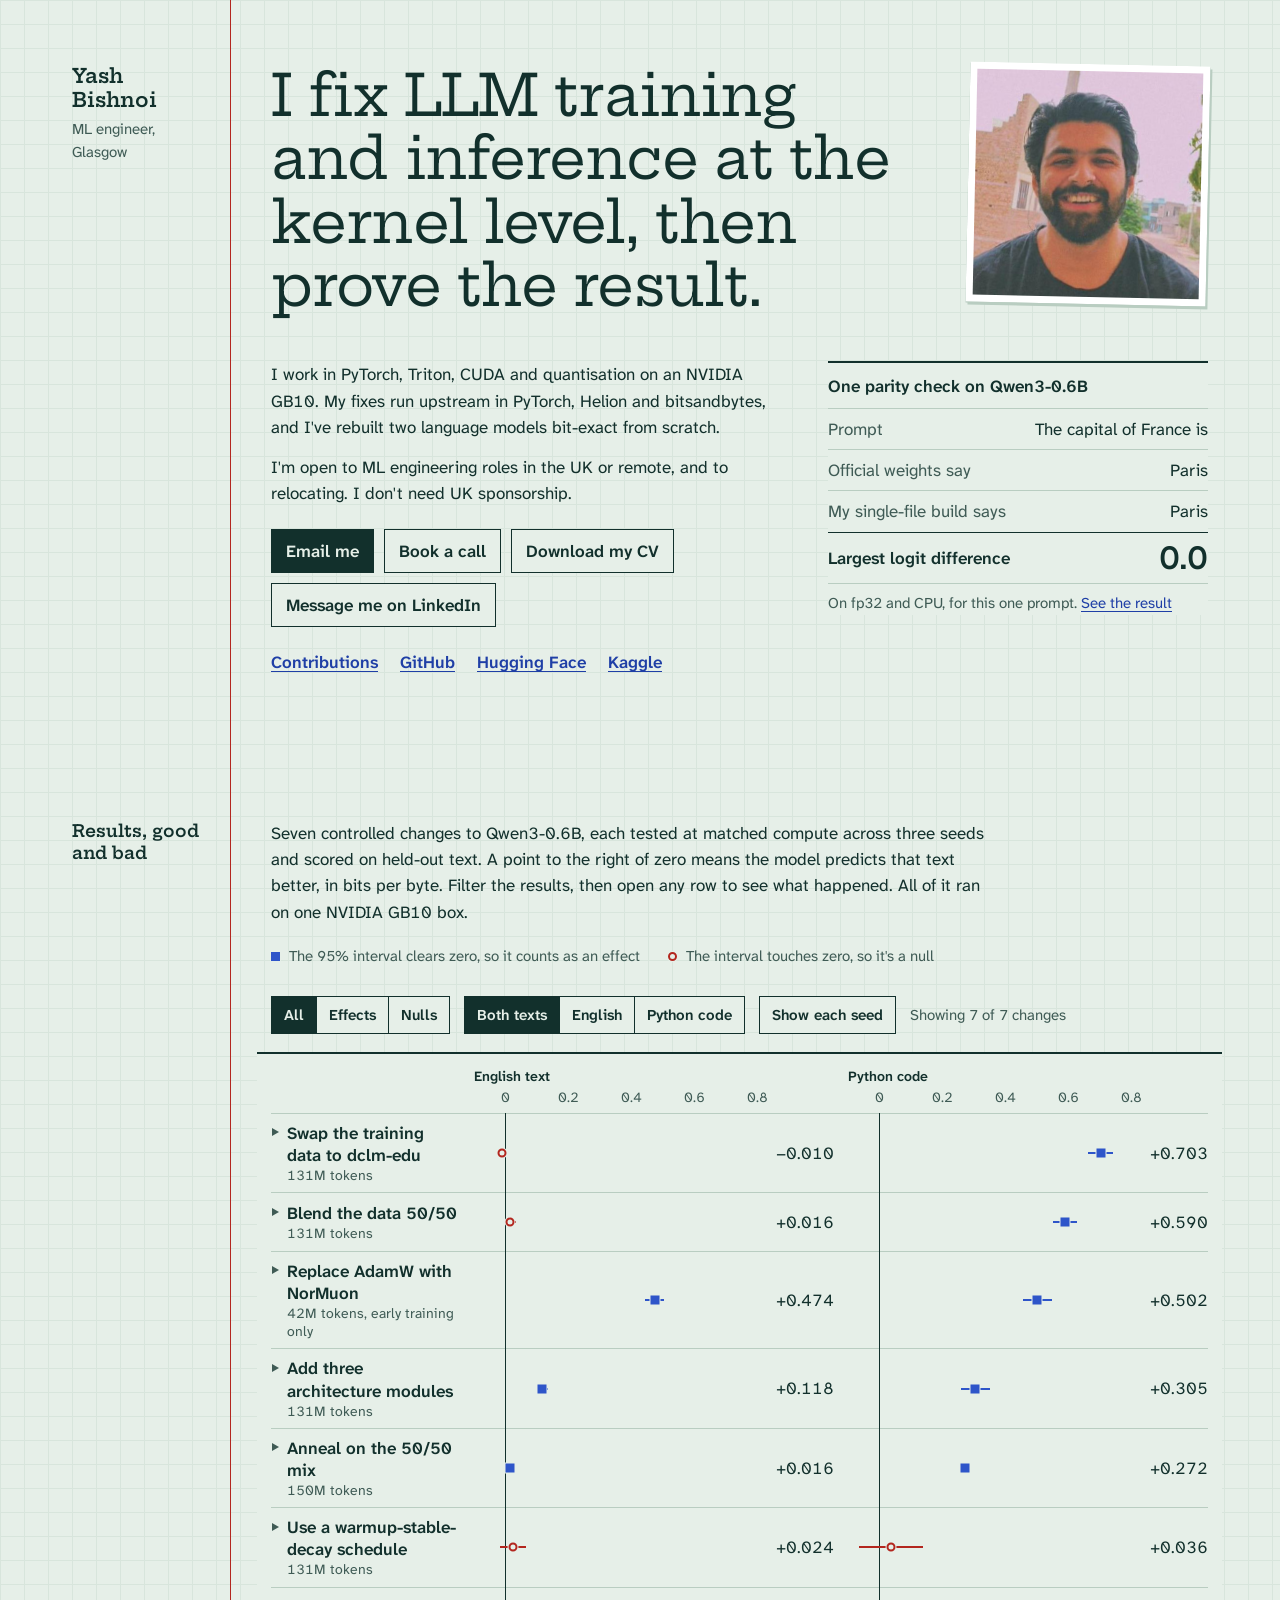
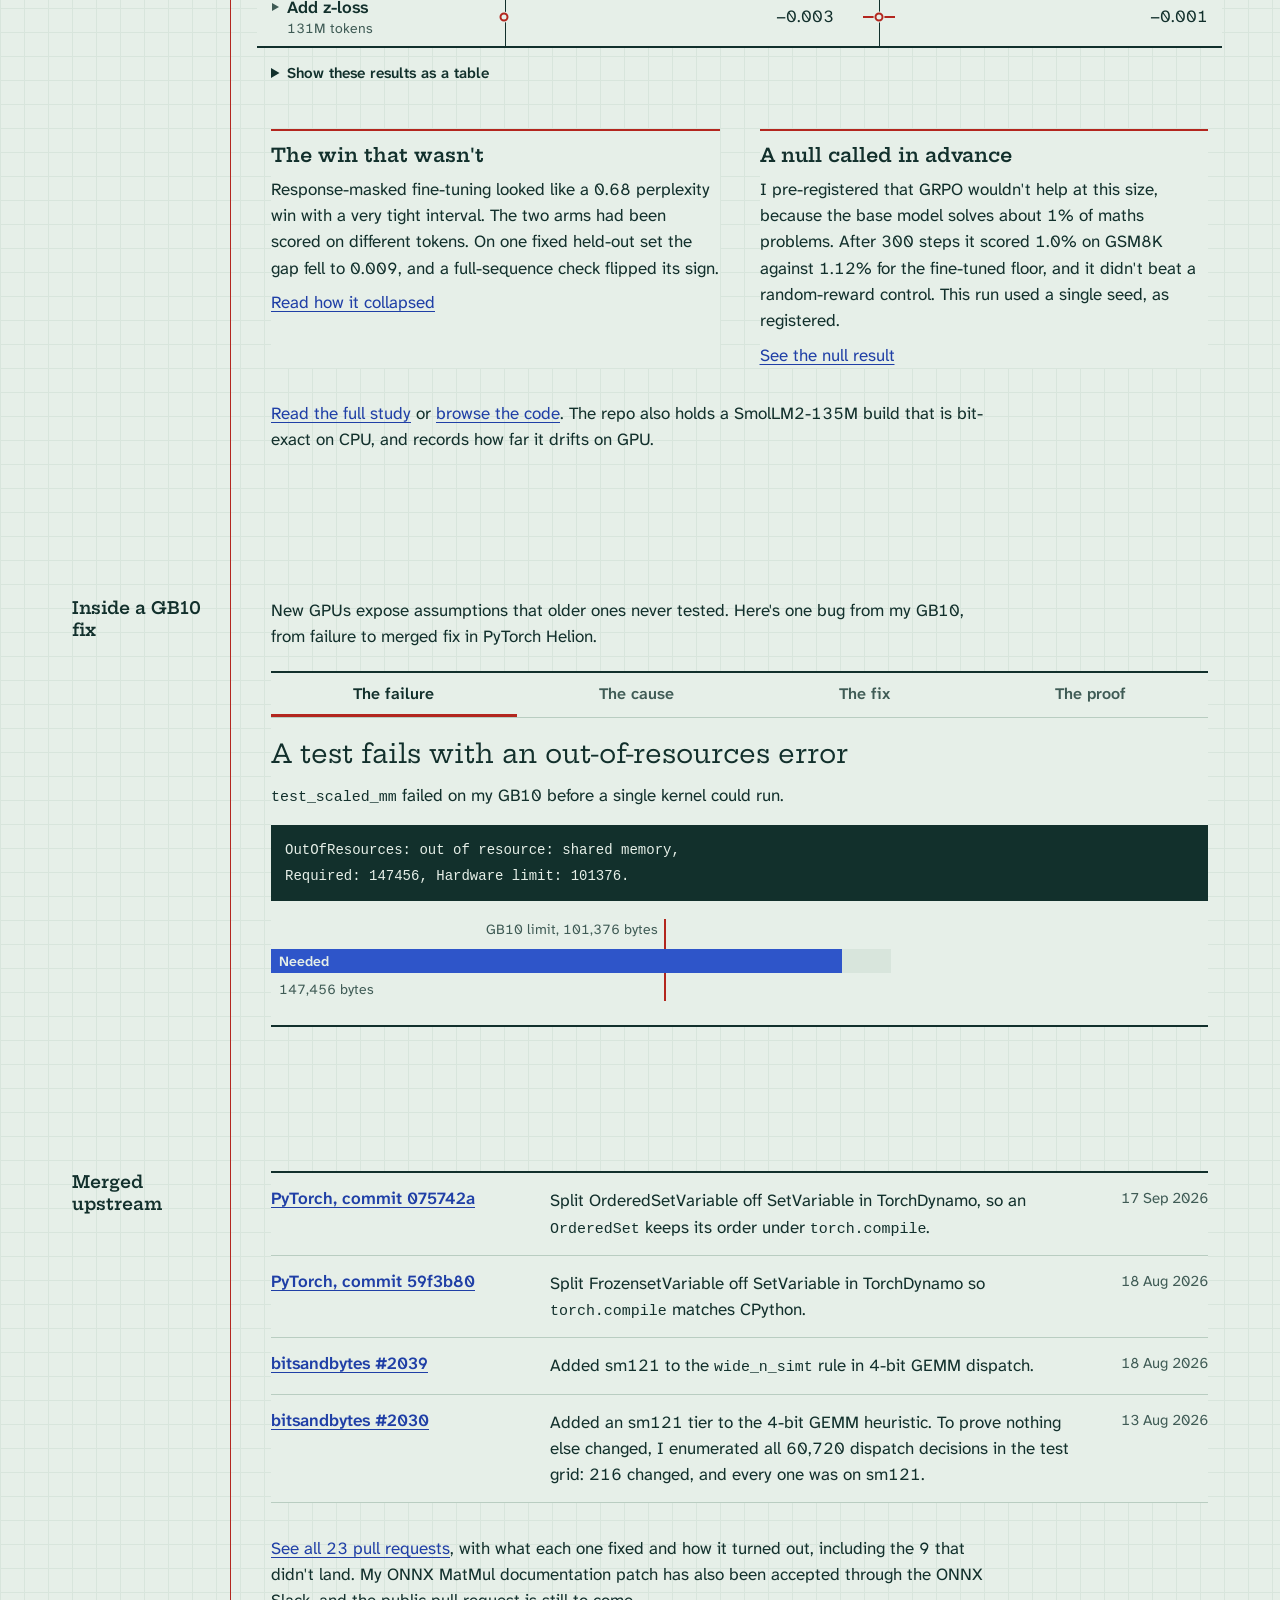
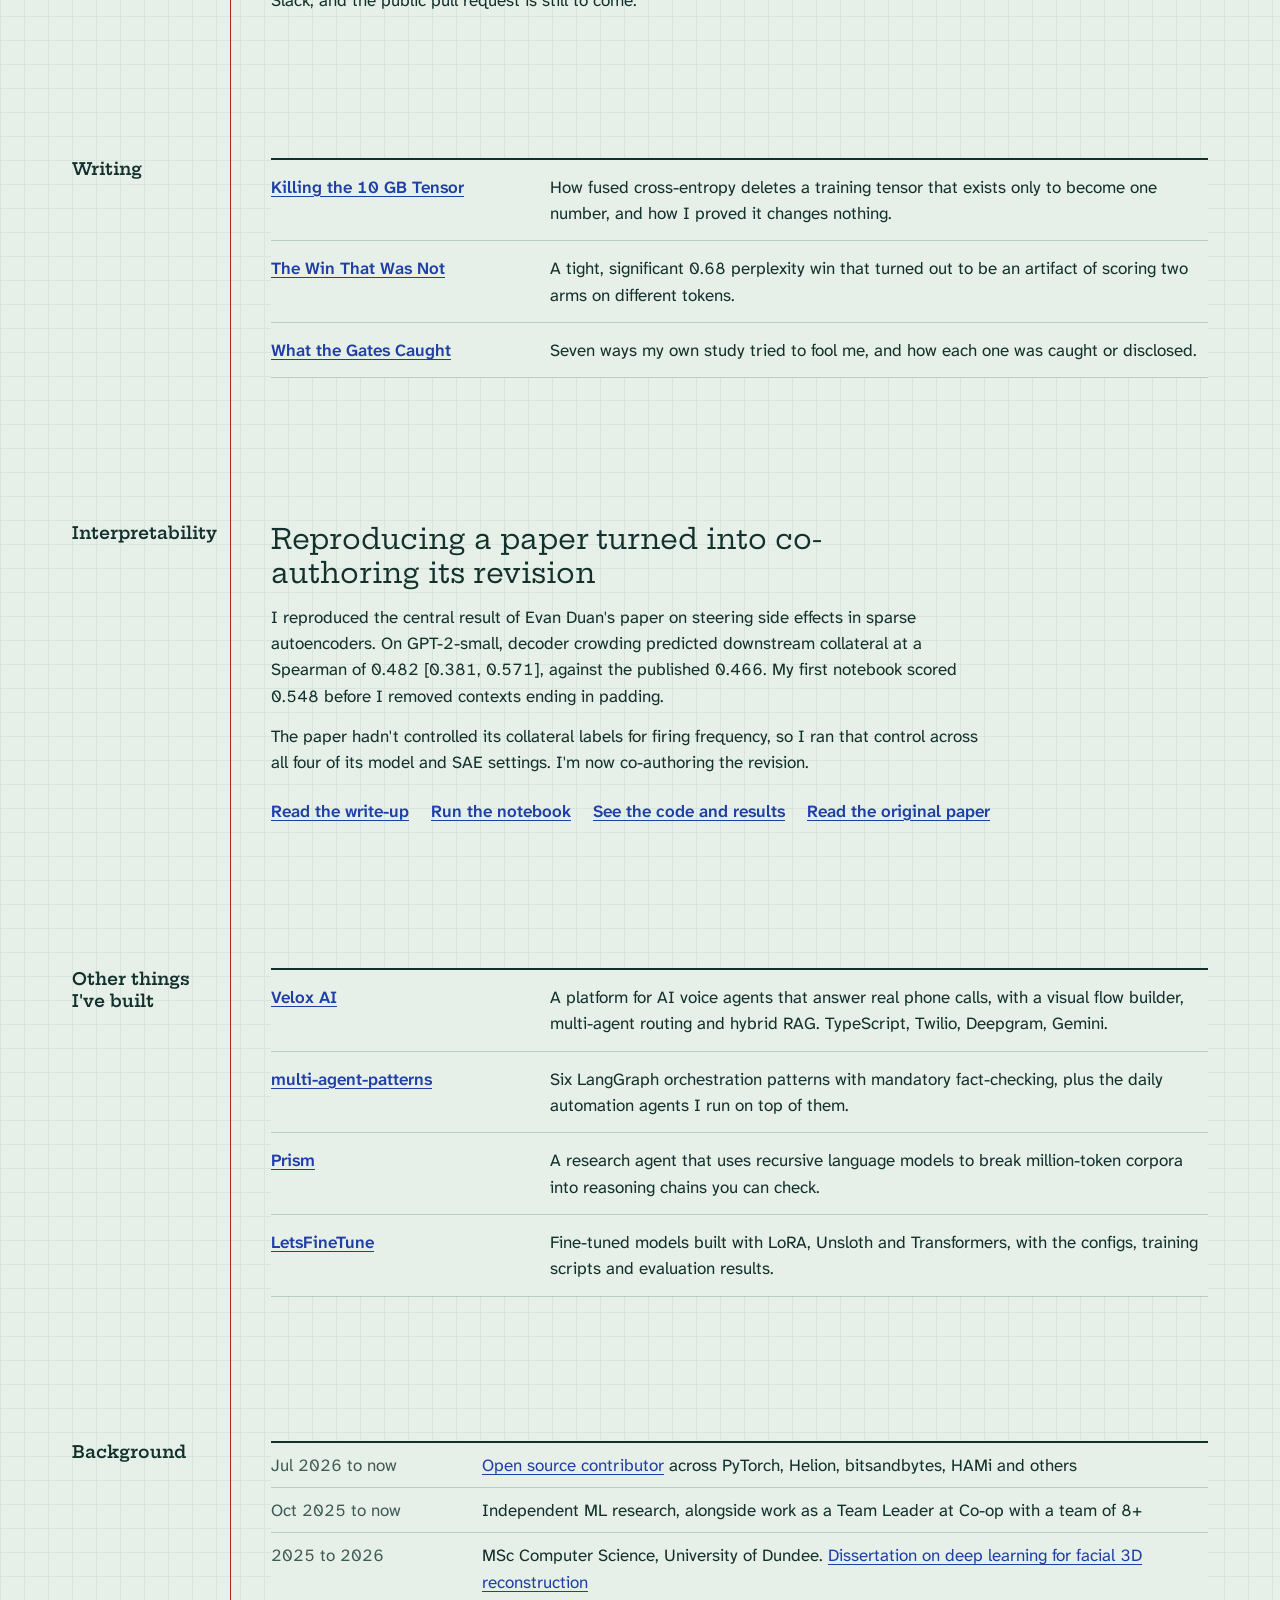
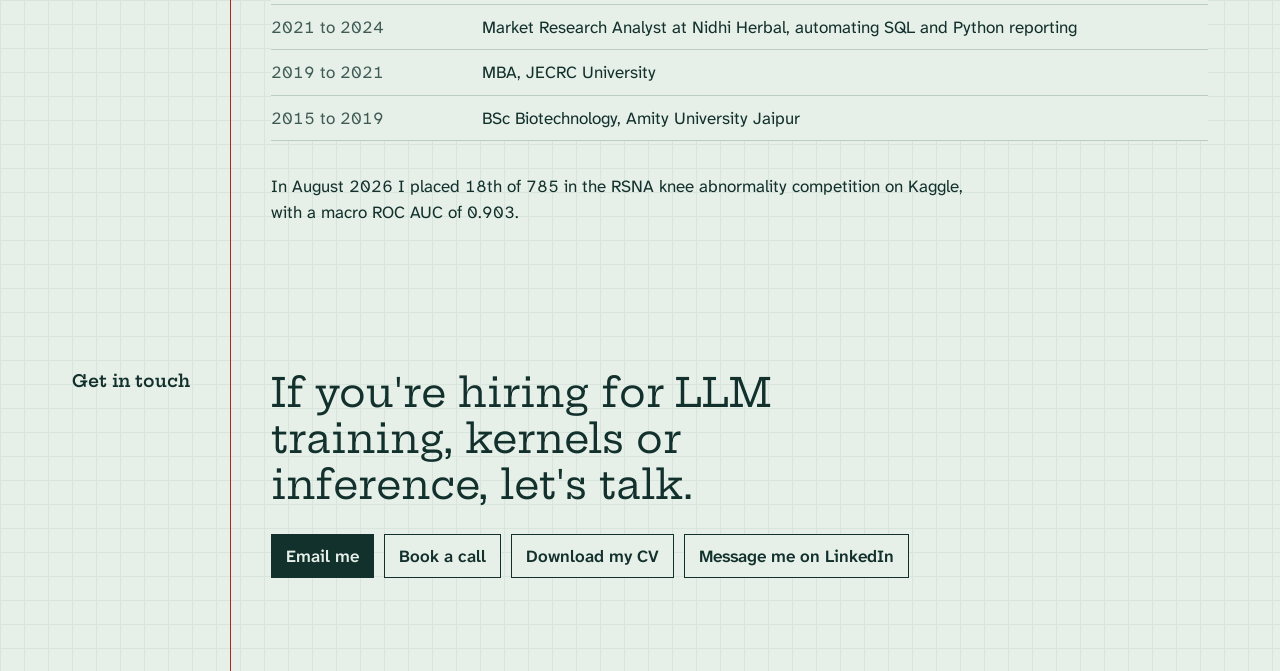
==== index.html @ e18a3829 "Publish portfolio site Co-Authored-By: Claude Opus 5.5 <noreply@anthropic.com>" ====
<!doctype html>
<html lang="en-GB">
<head>
  <meta charset="utf-8">
  <meta name="viewport" content="width=device-width, initial-scale=1">
  <title>Yash Bishnoi, ML engineer</title>
  <meta name="description" content="Yash Bishnoi is an ML engineer in Glasgow who fixes LLM training and inference at the kernel level, contributes upstream to PyTorch and bitsandbytes, and reproduces language models bit-exact.">
  <meta property="og:title" content="Yash Bishnoi, ML engineer">
  <meta property="og:description" content="LLM performance work: kernels, quantisation and controlled experiments, with the wins and nulls on one axis.">
  <meta property="og:type" content="website">
  <meta property="og:url" content="https://yashb98.github.io/">
  <meta property="og:image" content="https://yashb98.github.io/assets/yash.jpg">
  <link rel="canonical" href="https://yashb98.github.io/">
  <link rel="icon" href="favicon.svg" type="image/svg+xml">
  <link rel="preconnect" href="https://fonts.googleapis.com">
  <link rel="preconnect" href="https://fonts.gstatic.com" crossorigin>
  <link href="https://fonts.googleapis.com/css2?family=Atkinson+Hyperlegible+Next:ital,wght@0,400;0,600;1,400&family=Hepta+Slab:wght@450;600&display=swap" rel="stylesheet">
  <link rel="stylesheet" href="styles.css">
  <script src="script.js" defer></script>
</head>
<body>
  <a class="skip" href="#results">Skip to results</a>

  <header class="band hero">
    <div class="margin">
      <p class="who">Yash Bishnoi</p>
      <p class="where">ML engineer, Glasgow</p>
    </div>
    <div class="main">
      <div class="hero-top">
        <h1>I fix LLM training and inference at the kernel level, then prove the result.</h1>
        <img class="portrait" src="assets/yash.jpg" alt="Portrait of Yash Bishnoi" width="460" height="460">
      </div>
      <div class="hero-body">
        <div>
          <p>I work in PyTorch, Triton, CUDA and quantisation on an NVIDIA GB10. My fixes run upstream in PyTorch, Helion and bitsandbytes, and I've rebuilt two language models bit-exact from scratch.</p>
          <p>I'm open to ML engineering roles in the UK or remote, and to relocating. I don't need UK sponsorship.</p>
          <ul class="actions">
            <li><a class="primary" href="mailto:bishnoiyash274@gmail.com">Email me</a></li>
            <li><a href="call.html">Book a call</a></li>
            <li><a href="assets/Yash_Bishnoi_CV.pdf">Download my CV</a></li>
            <li><a href="https://www.linkedin.com/in/yash-bishnoi/">Message me on LinkedIn</a></li>
          </ul>
          <ul class="links">
            <li><a href="contributions.html">Contributions</a></li>
            <li><a href="https://github.com/yashb98">GitHub</a></li>
            <li><a href="https://huggingface.co/bishnoiyash">Hugging Face</a></li>
            <li><a href="https://www.kaggle.com/yashbishnoi98">Kaggle</a></li>
          </ul>
        </div>
        <figure class="parity">
          <figcaption>One parity check on Qwen3-0.6B</figcaption>
          <dl>
            <div><dt>Prompt</dt><dd>The capital of France is</dd></div>
            <div><dt>Official weights say</dt><dd>Paris</dd></div>
            <div><dt>My single-file build says</dt><dd>Paris</dd></div>
            <div class="zero"><dt>Largest logit difference</dt><dd>0.0</dd></div>
          </dl>
          <p>On fp32 and CPU, for this one prompt. <a href="https://github.com/yashb98/BuildFromScratch/blob/fe18745556e4877a0d2e804e15e423999fd40bb2/Qwen3-0.6B/results/parity.json">See the result</a></p>
        </figure>
      </div>
    </div>
  </header>

  <main>
    <section class="band" id="results">
      <div class="margin"><h2>Results, good and bad</h2></div>
      <div class="main">
        <p class="lede">Seven controlled changes to Qwen3-0.6B, each tested at matched compute across three seeds and scored on held-out text. A point to the right of zero means the model predicts that text better, in bits per byte. Filter the results, then open any row to see what happened. All of it ran on one NVIDIA GB10 box.</p>
        <ul class="key">
          <li><i class="fp-pt effect"></i>The 95% interval clears zero, so it counts as an effect</li>
          <li><i class="fp-pt null"></i>The interval touches zero, so it's a null</li>
        </ul>
        <div class="fp-tools" hidden>
          <div class="seg" role="group" aria-label="Filter by outcome">
            <button type="button" data-kind="all" aria-pressed="true">All</button>
            <button type="button" data-kind="effect" aria-pressed="false">Effects</button>
            <button type="button" data-kind="null" aria-pressed="false">Nulls</button>
          </div>
          <div class="seg" role="group" aria-label="Choose the text scored">
            <button type="button" data-corpus="both" aria-pressed="true">Both texts</button>
            <button type="button" data-corpus="english" aria-pressed="false">English</button>
            <button type="button" data-corpus="code" aria-pressed="false">Python code</button>
          </div>
          <button class="seg-toggle" type="button" id="fp-seeds" aria-pressed="false">Show each seed</button>
          <p class="fp-count" aria-live="polite"></p>
        </div>
        <!-- results:start -->
<div class="fp" style="--zero:11.11%">
<div class="fp-head" aria-hidden="true">
  <span class="fp-name"></span>
  <span class="fp-axis cell-english"><b>English text</b><span class="fp-tick" style="left:11.11%">0</span><span class="fp-tick" style="left:33.33%">0.2</span><span class="fp-tick" style="left:55.56%">0.4</span><span class="fp-tick" style="left:77.78%">0.6</span><span class="fp-tick" style="left:100.00%">0.8</span></span>
  <span class="fp-val cell-english"></span>
  <span class="fp-axis cell-code"><b>Python code</b><span class="fp-tick" style="left:11.11%">0</span><span class="fp-tick" style="left:33.33%">0.2</span><span class="fp-tick" style="left:55.56%">0.4</span><span class="fp-tick" style="left:77.78%">0.6</span><span class="fp-tick" style="left:100.00%">0.8</span></span>
  <span class="fp-val cell-code"></span>
</div>
<details class="fp-row" data-english="null" data-code="effect">
  <summary>
    <span class="fp-name">Swap the training data to dclm-edu<small>131M tokens</small></span>
    <span class="fp-plot cell-english" role="img" aria-label="English: −0.010, 95% interval −0.026 to +0.006" title="English: −0.010, 95% interval −0.026 to +0.006"><i class="fp-ci null" style="left:8.27%;width:3.52%"></i><i class="fp-pt null" style="left:10.03%"></i><i class="fp-seed" style="left:10.47%"></i><i class="fp-seed" style="left:9.33%"></i><i class="fp-seed" style="left:10.30%"></i></span>
    <span class="fp-val cell-english">−0.010</span>
    <span class="fp-plot cell-code" role="img" aria-label="Code: +0.703, 95% interval +0.664 to +0.743" title="Code: +0.703, 95% interval +0.664 to +0.743"><i class="fp-ci effect" style="left:84.88%;width:8.78%"></i><i class="fp-pt effect" style="left:89.27%"></i><i class="fp-seed" style="left:90.28%"></i><i class="fp-seed" style="left:88.72%"></i><i class="fp-seed" style="left:88.82%"></i></span>
    <span class="fp-val cell-code">+0.703</span>
  </summary>
  <div class="fp-note">
    <p>The largest effect in the study came from changing the data alone. Code gained 0.70 bits per byte and English did not move.</p>
    <p class="fp-source">English −0.010, interval −0.026 to +0.006, seeds −0.006, −0.016, −0.007.</p>
    <p class="fp-source">Code +0.703, interval +0.664 to +0.743, seeds +0.713, +0.699, +0.699.</p>
    <p class="fp-source"><a href="https://github.com/yashb98/BuildFromScratch/blob/fe18745556e4877a0d2e804e15e423999fd40bb2/Qwen3-0.6B/experiments/2026-06-24_qwen3-0.6b_data-dclm-vs-fineweb/verdict.json">Results file</a></p>
  </div>
</details>
<details class="fp-row" data-english="null" data-code="effect">
  <summary>
    <span class="fp-name">Blend the data 50/50<small>131M tokens</small></span>
    <span class="fp-plot cell-english" role="img" aria-label="English: +0.016, 95% interval −0.001 to +0.033" title="English: +0.016, 95% interval −0.001 to +0.033"><i class="fp-ci null" style="left:11.06%;width:3.69%"></i><i class="fp-pt null" style="left:12.90%"></i><i class="fp-seed" style="left:13.03%"></i><i class="fp-seed" style="left:11.53%"></i><i class="fp-seed" style="left:14.13%"></i></span>
    <span class="fp-val cell-english">+0.016</span>
    <span class="fp-plot cell-code" role="img" aria-label="Code: +0.590, 95% interval +0.553 to +0.628" title="Code: +0.590, 95% interval +0.553 to +0.628"><i class="fp-ci effect" style="left:72.58%;width:8.27%"></i><i class="fp-pt effect" style="left:76.71%"></i><i class="fp-seed" style="left:76.63%"></i><i class="fp-seed" style="left:74.82%"></i><i class="fp-seed" style="left:78.69%"></i></span>
    <span class="fp-val cell-code">+0.590</span>
  </summary>
  <div class="fp-note">
    <p>The blend kept about 84% of the code gain and held English steady, so this mix went forward into mid-training.</p>
    <p class="fp-source">English +0.016, interval −0.001 to +0.033, seeds +0.017, +0.004, +0.027.</p>
    <p class="fp-source">Code +0.590, interval +0.553 to +0.628, seeds +0.590, +0.573, +0.608.</p>
    <p class="fp-source"><a href="https://github.com/yashb98/BuildFromScratch/blob/fe18745556e4877a0d2e804e15e423999fd40bb2/Qwen3-0.6B/experiments/2026-06-26_qwen3-0.6b_data-mix-composition/verdict.json">Results file</a></p>
  </div>
</details>
<details class="fp-row" data-english="effect" data-code="effect">
  <summary>
    <span class="fp-name">Replace AdamW with NorMuon<small>42M tokens, early training only</small></span>
    <span class="fp-plot cell-english" role="img" aria-label="English: +0.474, 95% interval +0.443 to +0.505" title="English: +0.474, 95% interval +0.443 to +0.505"><i class="fp-ci effect" style="left:60.39%;width:6.85%"></i><i class="fp-pt effect" style="left:63.81%"></i><i class="fp-seed" style="left:61.68%"></i><i class="fp-seed" style="left:64.18%"></i><i class="fp-seed" style="left:65.59%"></i></span>
    <span class="fp-val cell-english">+0.474</span>
    <span class="fp-plot cell-code" role="img" aria-label="Code: +0.502, 95% interval +0.456 to +0.547" title="Code: +0.502, 95% interval +0.456 to +0.547"><i class="fp-ci effect" style="left:61.78%;width:10.13%"></i><i class="fp-pt effect" style="left:66.84%"></i><i class="fp-seed" style="left:68.40%"></i><i class="fp-seed" style="left:62.44%"></i><i class="fp-seed" style="left:69.68%"></i></span>
    <span class="fp-val cell-code">+0.502</span>
  </summary>
  <div class="fp-note">
    <p>This edge fades with budget. Across the token ladder the English gap falls from 0.474 to 0.072, and at the top rung the fitted edge sits inside the noise floor. Code keeps a resolved edge.</p>
    <p class="fp-source">English +0.474, interval +0.443 to +0.505, seeds +0.455, +0.478, +0.490.</p>
    <p class="fp-source">Code +0.502, interval +0.456 to +0.547, seeds +0.516, +0.462, +0.527.</p>
    <p class="fp-source"><a href="https://github.com/yashb98/BuildFromScratch/blob/fe18745556e4877a0d2e804e15e423999fd40bb2/Qwen3-0.6B/experiments/2026-06-16_qwen3_normuon-vs-adamw/results/verdict.json">Results file</a> and <a href="https://github.com/yashb98/BuildFromScratch/blob/a8ff1247471f6ddb2e85910561d2da632342fda8/README.md">Budget ladder</a></p>
  </div>
</details>
<details class="fp-row" data-english="effect" data-code="effect">
  <summary>
    <span class="fp-name">Add three architecture modules<small>131M tokens</small></span>
    <span class="fp-plot cell-english" role="img" aria-label="English: +0.118, 95% interval +0.100 to +0.135" title="English: +0.118, 95% interval +0.100 to +0.135"><i class="fp-ci effect" style="left:22.27%;width:3.88%"></i><i class="fp-pt effect" style="left:24.21%"></i><i class="fp-seed" style="left:24.81%"></i><i class="fp-seed" style="left:23.00%"></i><i class="fp-seed" style="left:24.82%"></i></span>
    <span class="fp-val cell-english">+0.118</span>
    <span class="fp-plot cell-code" role="img" aria-label="Code: +0.305, 95% interval +0.259 to +0.351" title="Code: +0.305, 95% interval +0.259 to +0.351"><i class="fp-ci effect" style="left:39.86%;width:10.26%"></i><i class="fp-pt effect" style="left:44.99%"></i><i class="fp-seed" style="left:43.90%"></i><i class="fp-seed" style="left:45.92%"></i><i class="fp-seed" style="left:45.14%"></i></span>
    <span class="fp-val cell-code">+0.305</span>
  </summary>
  <div class="fp-note">
    <p>Value residual, layernorm scaling and head gating. Each one is significant on its own when tested separately.</p>
    <p class="fp-source">English +0.118, interval +0.100 to +0.135, seeds +0.123, +0.107, +0.123.</p>
    <p class="fp-source">Code +0.305, interval +0.259 to +0.351, seeds +0.295, +0.313, +0.306.</p>
    <p class="fp-source"><a href="https://github.com/yashb98/BuildFromScratch/blob/fe18745556e4877a0d2e804e15e423999fd40bb2/Qwen3-0.6B/experiments/2026-06-18_qwen3-0.6b_imu1-deconfound-p1/verdict.json">Results file</a> and <a href="https://github.com/yashb98/BuildFromScratch/blob/fe18745556e4877a0d2e804e15e423999fd40bb2/Qwen3-0.6B/results/arch_subdrill.json">Per-module results</a></p>
  </div>
</details>
<details class="fp-row" data-english="effect" data-code="effect">
  <summary>
    <span class="fp-name">Anneal on the 50/50 mix<small>150M tokens</small></span>
    <span class="fp-plot cell-english" role="img" aria-label="English: +0.016, 95% interval +0.014 to +0.017" title="English: +0.016, 95% interval +0.014 to +0.017"><i class="fp-ci effect" style="left:12.67%;width:0.38%"></i><i class="fp-pt effect" style="left:12.86%"></i><i class="fp-seed" style="left:12.92%"></i><i class="fp-seed" style="left:12.76%"></i><i class="fp-seed" style="left:12.90%"></i></span>
    <span class="fp-val cell-english">+0.016</span>
    <span class="fp-plot cell-code" role="img" aria-label="Code: +0.272, 95% interval +0.264 to +0.279" title="Code: +0.272, 95% interval +0.264 to +0.279"><i class="fp-ci effect" style="left:40.45%;width:1.68%"></i><i class="fp-pt effect" style="left:41.29%"></i><i class="fp-seed" style="left:41.29%"></i><i class="fp-seed" style="left:41.00%"></i><i class="fp-seed" style="left:41.58%"></i></span>
    <span class="fp-val cell-code">+0.272</span>
  </summary>
  <div class="fp-note">
    <p>The control took the same learning-rate cooldown on FineWeb-Edu alone, so the data carries this gain and the schedule does not. I expected no change on English; it moved slightly.</p>
    <p class="fp-source">English +0.016, interval +0.014 to +0.017, seeds +0.016, +0.015, +0.016.</p>
    <p class="fp-source">Code +0.272, interval +0.264 to +0.279, seeds +0.272, +0.269, +0.274.</p>
    <p class="fp-source"><a href="https://github.com/yashb98/BuildFromScratch/blob/fe18745556e4877a0d2e804e15e423999fd40bb2/Qwen3-0.6B/experiments/2026-06-30_qwen3-0.6b_midtrain-anneal/verdict.json">Results file</a></p>
  </div>
</details>
<details class="fp-row" data-english="null" data-code="null">
  <summary>
    <span class="fp-name">Use a warmup-stable-decay schedule<small>131M tokens</small></span>
    <span class="fp-plot cell-english" role="img" aria-label="English: +0.024, 95% interval −0.017 to +0.066" title="English: +0.024, 95% interval −0.017 to +0.066"><i class="fp-ci null" style="left:9.19%;width:9.27%"></i><i class="fp-pt null" style="left:13.83%"></i><i class="fp-seed" style="left:12.30%"></i><i class="fp-seed" style="left:14.47%"></i><i class="fp-seed" style="left:14.71%"></i></span>
    <span class="fp-val cell-english">+0.024</span>
    <span class="fp-plot cell-code" role="img" aria-label="Code: +0.036, 95% interval −0.065 to +0.137" title="Code: +0.036, 95% interval −0.065 to +0.137"><i class="fp-ci null" style="left:3.90%;width:22.46%"></i><i class="fp-pt null" style="left:15.13%"></i><i class="fp-seed" style="left:10.82%"></i><i class="fp-seed" style="left:17.42%"></i><i class="fp-seed" style="left:17.14%"></i></span>
    <span class="fp-val cell-code">+0.036</span>
  </summary>
  <div class="fp-note">
    <p>The interval crosses zero on both corpora, so the study claims nothing for this schedule.</p>
    <p class="fp-source">English +0.024, interval −0.017 to +0.066, seeds +0.011, +0.030, +0.032.</p>
    <p class="fp-source">Code +0.036, interval −0.065 to +0.137, seeds −0.003, +0.057, +0.054.</p>
    <p class="fp-source"><a href="https://github.com/yashb98/BuildFromScratch/blob/fe18745556e4877a0d2e804e15e423999fd40bb2/Qwen3-0.6B/experiments/2026-06-18_qwen3-0.6b_imu1-deconfound-p1/verdict.json">Results file</a></p>
  </div>
</details>
<details class="fp-row" data-english="null" data-code="null">
  <summary>
    <span class="fp-name">Add z-loss<small>131M tokens</small></span>
    <span class="fp-plot cell-english" role="img" aria-label="English: −0.003, 95% interval −0.018 to +0.011" title="English: −0.003, 95% interval −0.018 to +0.011"><i class="fp-ci null" style="left:9.16%;width:3.15%"></i><i class="fp-pt null" style="left:10.74%"></i><i class="fp-seed" style="left:10.60%"></i><i class="fp-seed" style="left:10.41%"></i><i class="fp-seed" style="left:11.19%"></i></span>
    <span class="fp-val cell-english">−0.003</span>
    <span class="fp-plot cell-code" role="img" aria-label="Code: −0.001, 95% interval −0.052 to +0.051" title="Code: −0.001, 95% interval −0.052 to +0.051"><i class="fp-ci null" style="left:5.31%;width:11.45%"></i><i class="fp-pt null" style="left:11.03%"></i><i class="fp-seed" style="left:8.99%"></i><i class="fp-seed" style="left:12.32%"></i><i class="fp-seed" style="left:11.79%"></i></span>
    <span class="fp-val cell-code">−0.001</span>
  </summary>
  <div class="fp-note">
    <p>No measurable effect on either corpus.</p>
    <p class="fp-source">English −0.003, interval −0.018 to +0.011, seeds −0.005, −0.006, +0.001.</p>
    <p class="fp-source">Code −0.001, interval −0.052 to +0.051, seeds −0.019, +0.011, +0.006.</p>
    <p class="fp-source"><a href="https://github.com/yashb98/BuildFromScratch/blob/fe18745556e4877a0d2e804e15e423999fd40bb2/Qwen3-0.6B/experiments/2026-06-18_qwen3-0.6b_imu1-deconfound-p1/verdict.json">Results file</a></p>
  </div>
</details>
</div>
<details class="fp-table">
  <summary>Show these results as a table</summary>
  <div class="fp-table-scroll">
  <table>
    <thead><tr><th scope="col">Change</th><th scope="col">Budget</th><th scope="col">English</th><th scope="col">95% interval</th><th scope="col">Code</th><th scope="col">95% interval</th><th scope="col">Source</th></tr></thead>
    <tbody>
<tr><th scope="row">Swap the training data to dclm-edu</th><td>131M tokens</td><td>−0.0097</td><td>−0.0255 to +0.0061</td><td>+0.7034</td><td>+0.6639 to +0.7430</td><td><a href="https://github.com/yashb98/BuildFromScratch/blob/fe18745556e4877a0d2e804e15e423999fd40bb2/Qwen3-0.6B/experiments/2026-06-24_qwen3-0.6b_data-dclm-vs-fineweb/verdict.json">Results file</a></td></tr>
<tr><th scope="row">Blend the data 50/50</th><td>131M tokens</td><td>+0.0161</td><td>−0.0005 to +0.0327</td><td>+0.5904</td><td>+0.5532 to +0.6277</td><td><a href="https://github.com/yashb98/BuildFromScratch/blob/fe18745556e4877a0d2e804e15e423999fd40bb2/Qwen3-0.6B/experiments/2026-06-26_qwen3-0.6b_data-mix-composition/verdict.json">Results file</a></td></tr>
<tr><th scope="row">Replace AdamW with NorMuon</th><td>42M tokens, early training only</td><td>+0.4743</td><td>+0.4435 to +0.5052</td><td>+0.5016</td><td>+0.4560 to +0.5471</td><td><a href="https://github.com/yashb98/BuildFromScratch/blob/fe18745556e4877a0d2e804e15e423999fd40bb2/Qwen3-0.6B/experiments/2026-06-16_qwen3_normuon-vs-adamw/results/verdict.json">Results file</a></td></tr>
<tr><th scope="row">Add three architecture modules</th><td>131M tokens</td><td>+0.1179</td><td>+0.1005 to +0.1354</td><td>+0.3049</td><td>+0.2588 to +0.3511</td><td><a href="https://github.com/yashb98/BuildFromScratch/blob/fe18745556e4877a0d2e804e15e423999fd40bb2/Qwen3-0.6B/experiments/2026-06-18_qwen3-0.6b_imu1-deconfound-p1/verdict.json">Results file</a></td></tr>
<tr><th scope="row">Anneal on the 50/50 mix</th><td>150M tokens</td><td>+0.0157</td><td>+0.0140 to +0.0174</td><td>+0.2716</td><td>+0.2641 to +0.2792</td><td><a href="https://github.com/yashb98/BuildFromScratch/blob/fe18745556e4877a0d2e804e15e423999fd40bb2/Qwen3-0.6B/experiments/2026-06-30_qwen3-0.6b_midtrain-anneal/verdict.json">Results file</a></td></tr>
<tr><th scope="row">Use a warmup-stable-decay schedule</th><td>131M tokens</td><td>+0.0245</td><td>−0.0173 to +0.0662</td><td>+0.0361</td><td>−0.0649 to +0.1372</td><td><a href="https://github.com/yashb98/BuildFromScratch/blob/fe18745556e4877a0d2e804e15e423999fd40bb2/Qwen3-0.6B/experiments/2026-06-18_qwen3-0.6b_imu1-deconfound-p1/verdict.json">Results file</a></td></tr>
<tr><th scope="row">Add z-loss</th><td>131M tokens</td><td>−0.0034</td><td>−0.0175 to +0.0108</td><td>−0.0007</td><td>−0.0522 to +0.0508</td><td><a href="https://github.com/yashb98/BuildFromScratch/blob/fe18745556e4877a0d2e804e15e423999fd40bb2/Qwen3-0.6B/experiments/2026-06-18_qwen3-0.6b_imu1-deconfound-p1/verdict.json">Results file</a></td></tr>
    </tbody>
  </table>
  </div>
</details>
<!-- results:end -->

        <div class="offaxis">
          <article>
            <h3>The win that wasn't</h3>
            <p>Response-masked fine-tuning looked like a 0.68 perplexity win with a very tight interval. The two arms had been scored on different tokens. On one fixed held-out set the gap fell to 0.009, and a full-sequence check flipped its sign.</p>
            <p><a href="writing/the-win-that-was-not.html">Read how it collapsed</a></p>
          </article>
          <article>
            <h3>A null called in advance</h3>
            <p>I pre-registered that GRPO wouldn't help at this size, because the base model solves about 1% of maths problems. After 300 steps it scored 1.0% on GSM8K against 1.12% for the fine-tuned floor, and it didn't beat a random-reward control. This run used a single seed, as registered.</p>
            <p><a href="https://github.com/yashb98/BuildFromScratch/blob/fe18745556e4877a0d2e804e15e423999fd40bb2/Qwen3-0.6B/results/grpo_null.json">See the null result</a></p>
          </article>
        </div>
        <p class="more"><a href="https://github.com/yashb98/BuildFromScratch/blob/fe18745556e4877a0d2e804e15e423999fd40bb2/research/papers/qwen3-0.6b-study/qwen3-0.6b-study.pdf">Read the full study</a> or <a href="https://github.com/yashb98/BuildFromScratch">browse the code</a>. The repo also holds a SmolLM2-135M build that is bit-exact on CPU, and records how far it drifts on GPU.</p>
      </div>
    </section>

    <section class="band" id="gb10">
      <div class="margin"><h2>Inside a GB10 fix</h2></div>
      <div class="main">
        <p class="lede">New GPUs expose assumptions that older ones never tested. Here's one bug from my GB10, from failure to merged fix in PyTorch Helion.</p>
        <div class="fix" data-stepper>
          <div class="fix-tabs" role="tablist" aria-label="Stages of the fix" hidden>
            <button type="button" role="tab" id="fix-tab-1" aria-controls="fix-1" aria-selected="true">The failure</button>
            <button type="button" role="tab" id="fix-tab-2" aria-controls="fix-2" aria-selected="false" tabindex="-1">The cause</button>
            <button type="button" role="tab" id="fix-tab-3" aria-controls="fix-3" aria-selected="false" tabindex="-1">The fix</button>
            <button type="button" role="tab" id="fix-tab-4" aria-controls="fix-4" aria-selected="false" tabindex="-1">The proof</button>
          </div>
          <section class="fix-panel" id="fix-1" role="tabpanel" aria-labelledby="fix-tab-1">
            <h3>A test fails with an out-of-resources error</h3>
            <p><code>test_scaled_mm</code> failed on my GB10 before a single kernel could run.</p>
            <pre><code>OutOfResources: out of resource: shared memory,
Required: 147456, Hardware limit: 101376.</code></pre>
            <div class="meter" role="img" aria-label="The kernel needed 147,456 bytes of shared memory and the GB10 limit is 101,376 bytes.">
              <div class="meter-limit" style="left:63.36%"><span>GB10 limit, 101,376 bytes</span></div>
              <div class="meter-row"><span>Needed</span><i style="width:92.16%"></i><b>147,456 bytes</b></div>
            </div>
          </section>
          <section class="fix-panel" id="fix-2" role="tabpanel" aria-labelledby="fix-tab-2">
            <h3>The GPU borrowed a config from an older chip</h3>
            <p>GB10 had no heuristic file of its own, so the loader fell back to the sm90 file, whose configs were tuned on H100 with 227 KB of shared memory per block. The test checked for FP8 support but not for shared memory, so it ran a config that could never launch.</p>
          </section>
          <section class="fix-panel" id="fix-3" role="tabpanel" aria-labelledby="fix-tab-3">
            <h3>Two changes</h3>
            <p>First, I guarded the test with the existing shared-memory check at 147,456 bytes, so it skips on smaller GPUs, GB10 included, and H100-class hardware still runs it.</p>
            <p>Second, I generated an sm121 heuristic file on the GB10 for the two test shapes. One config covers both, at most 1.02× slower than the best per-shape config, and it fits the limit. This was a correctness fix, tuned quickly on two shapes, not a full performance pretune.</p>
          </section>
          <section class="fix-panel" id="fix-4" role="tabpanel" aria-labelledby="fix-tab-4">
            <h3>The suite goes from 2 failures to 0</h3>
            <dl class="fix-stats">
              <div><dt>Before, on GB10</dt><dd>2 failed</dd></div>
              <div><dt>After, on GB10, with the test skipped</dt><dd>0 failed</dd></div>
              <div><dt>New heuristic against fp32, run with the guard bypassed</dt><dd>0.0 max error</dd></div>
            </dl>
            <p>It <a href="https://github.com/pytorch/helion/pull/3415">merged on 20 August 2026</a>. The wider problem is in <a href="https://github.com/pytorch/helion/pull/4097">Helion #4097</a>, in review: on a GB10 with only the sm90 file, 19 of 24 decode shapes failed at first launch.</p>
          </section>
        </div>
      </div>
    </section>

    <section class="band" id="upstream">
      <div class="margin"><h2>Merged upstream</h2></div>
      <div class="main">
        <ol class="ledger">
          <li>
            <h3><a href="https://github.com/pytorch/pytorch/commit/075742a095">PyTorch, commit 075742a</a></h3>
            <p>Split OrderedSetVariable off SetVariable in TorchDynamo, so an <code>OrderedSet</code> keeps its order under <code>torch.compile</code>.</p>
            <time datetime="2026-09-17">17 Sep 2026</time>
          </li>
          <li>
            <h3><a href="https://github.com/pytorch/pytorch/commit/59f3b80152">PyTorch, commit 59f3b80</a></h3>
            <p>Split FrozensetVariable off SetVariable in TorchDynamo so <code>torch.compile</code> matches CPython.</p>
            <time datetime="2026-08-18">18 Aug 2026</time>
          </li>
          <li>
            <h3><a href="https://github.com/bitsandbytes-foundation/bitsandbytes/pull/2039">bitsandbytes #2039</a></h3>
            <p>Added sm121 to the <code>wide_n_simt</code> rule in 4-bit GEMM dispatch.</p>
            <time datetime="2026-08-18">18 Aug 2026</time>
          </li>
          <li>
            <h3><a href="https://github.com/bitsandbytes-foundation/bitsandbytes/pull/2030">bitsandbytes #2030</a></h3>
            <p>Added an sm121 tier to the 4-bit GEMM heuristic. To prove nothing else changed, I enumerated all 60,720 dispatch decisions in the test grid: 216 changed, and every one was on sm121.</p>
            <time datetime="2026-08-13">13 Aug 2026</time>
          </li>
        </ol>
        <p class="more"><a href="contributions.html">See all 23 pull requests</a>, with what each one fixed and how it turned out, including the 9 that didn't land. My ONNX MatMul documentation patch has also been accepted through the ONNX Slack, and the public pull request is still to come.</p>
      </div>
    </section>

    <section class="band" id="writing">
      <div class="margin"><h2>Writing</h2></div>
      <div class="main">
        <dl class="builds">
          <div>
            <dt><a href="writing/killing-the-10-gb-tensor.html">Killing the 10 GB Tensor</a></dt>
            <dd>How fused cross-entropy deletes a training tensor that exists only to become one number, and how I proved it changes nothing.</dd>
          </div>
          <div>
            <dt><a href="writing/the-win-that-was-not.html">The Win That Was Not</a></dt>
            <dd>A tight, significant 0.68 perplexity win that turned out to be an artifact of scoring two arms on different tokens.</dd>
          </div>
          <div>
            <dt><a href="writing/what-the-gates-caught.html">What the Gates Caught</a></dt>
            <dd>Seven ways my own study tried to fool me, and how each one was caught or disclosed.</dd>
          </div>
        </dl>
      </div>
    </section>

    <section class="band" id="interpretability">
      <div class="margin"><h2>Interpretability</h2></div>
      <div class="main prose">
        <h3>Reproducing a paper turned into co-authoring its revision</h3>
        <p>I reproduced the central result of Evan Duan's paper on steering side effects in sparse autoencoders. On GPT-2-small, decoder crowding predicted downstream collateral at a Spearman of 0.482 [0.381, 0.571], against the published 0.466. My first notebook scored 0.548 before I removed contexts ending in padding.</p>
        <p>The paper hadn't controlled its collateral labels for firing frequency, so I ran that control across all four of its model and SAE settings. I'm now co-authoring the revision.</p>
        <ul class="links">
          <li><a href="https://huggingface.co/blog/bishnoiyash/decoder-crowding-predicts-sae-steering-side-effect">Read the write-up</a></li>
          <li><a href="https://www.kaggle.com/code/yashbishnoi98/sae-steering-side-effects-reproduced">Run the notebook</a></li>
          <li><a href="https://github.com/yashb98/sae-steering-collateral-residualization">See the code and results</a></li>
          <li><a href="https://arxiv.org/abs/2606.08365">Read the original paper</a></li>
        </ul>
      </div>
    </section>

    <section class="band" id="built">
      <div class="margin"><h2>Other things I've built</h2></div>
      <div class="main">
        <dl class="builds">
          <div>
            <dt><a href="https://github.com/yashb98/Velox_AI">Velox AI</a></dt>
            <dd>A platform for AI voice agents that answer real phone calls, with a visual flow builder, multi-agent routing and hybrid RAG. TypeScript, Twilio, Deepgram, Gemini.</dd>
          </div>
          <div>
            <dt><a href="https://github.com/yashb98/multi-agent-patterns">multi-agent-patterns</a></dt>
            <dd>Six LangGraph orchestration patterns with mandatory fact-checking, plus the daily automation agents I run on top of them.</dd>
          </div>
          <div>
            <dt><a href="https://github.com/yashb98/Prism">Prism</a></dt>
            <dd>A research agent that uses recursive language models to break million-token corpora into reasoning chains you can check.</dd>
          </div>
          <div>
            <dt><a href="https://github.com/yashb98/LetsFineTune">LetsFineTune</a></dt>
            <dd>Fine-tuned models built with LoRA, Unsloth and Transformers, with the configs, training scripts and evaluation results.</dd>
          </div>
        </dl>
      </div>
    </section>

    <section class="band" id="background">
      <div class="margin"><h2>Background</h2></div>
      <div class="main">
        <ol class="timeline">
          <li><span class="when">Jul 2026 to now</span><p><a href="contributions.html">Open source contributor</a> across PyTorch, Helion, bitsandbytes, HAMi and others</p></li>
          <li><span class="when">Oct 2025 to now</span><p>Independent ML research, alongside work as a Team Leader at Co-op with a team of 8+</p></li>
          <li><span class="when">2025 to 2026</span><p>MSc Computer Science, University of Dundee. <a href="https://github.com/yashb98/Deep-Learning-for-Facial-3D-Reconstruction---Simulator">Dissertation on deep learning for facial 3D reconstruction</a></p></li>
          <li><span class="when">2021 to 2024</span><p>Market Research Analyst at Nidhi Herbal, automating SQL and Python reporting</p></li>
          <li><span class="when">2019 to 2021</span><p>MBA, JECRC University</p></li>
          <li><span class="when">2015 to 2019</span><p>BSc Biotechnology, Amity University Jaipur</p></li>
        </ol>
        <p class="more">In August 2026 I placed 18th of 785 in the RSNA knee abnormality competition on Kaggle, with a macro ROC AUC of 0.903.</p>
      </div>
    </section>
  </main>

  <footer class="band">
    <div class="margin"><h2>Get in touch</h2></div>
    <div class="main">
      <p class="closing">If you're hiring for LLM training, kernels or inference, let's talk.</p>
      <ul class="actions">
        <li><a class="primary" href="mailto:bishnoiyash274@gmail.com">Email me</a></li>
        <li><a href="call.html">Book a call</a></li>
        <li><a href="assets/Yash_Bishnoi_CV.pdf">Download my CV</a></li>
        <li><a href="https://www.linkedin.com/in/yash-bishnoi/">Message me on LinkedIn</a></li>
      </ul>
    </div>
  </footer>
</body>
</html>
---- styles.css ----
/* Engineering pad: green quadrille paper, ink, and a red-and-blue pencil. */
:root {
  color-scheme: light;
  --paper: #e6efe8;
  --square: #d8e5dc;
  --rule: #b9cdc1;
  --ink: #12302c;
  --ink-soft: #3f5b55;
  --blue: #2e55c9;
  --blue-text: #1f3fa6;
  --red: #b3261e;
  --sheet: 1200px;
  --margin: 190px;
  --gutter: 40px;
  --square-size: 24px;
  --display: "Hepta Slab", Rockwell, Georgia, serif;
  --body: "Atkinson Hyperlegible Next", "Atkinson Hyperlegible", Verdana, sans-serif;
}

*, *::before, *::after { box-sizing: border-box; }

html { -webkit-text-size-adjust: 100%; scroll-behavior: smooth; }

body {
  margin: 0;
  color: var(--ink);
  background-color: var(--paper);
  background-image:
    linear-gradient(var(--square) 1px, transparent 1px),
    linear-gradient(90deg, var(--square) 1px, transparent 1px);
  background-size: var(--square-size) var(--square-size);
  font: 400 1.0625rem/1.55 var(--body);
  font-variant-numeric: tabular-nums;
}

h1, h2, h3, p, ul, ol, dl, dd, figure { margin: 0; padding: 0; }
ul, ol { list-style: none; }
i { font-style: normal; }

a { color: var(--blue-text); text-underline-offset: 0.18em; text-decoration-thickness: 1px; }
a:hover { text-decoration-thickness: 2px; }
:focus-visible { outline: 3px solid var(--blue); outline-offset: 2px; }

code { font-family: ui-monospace, SFMono-Regular, Menlo, monospace; font-size: 0.88em; }

.skip {
  position: absolute;
  left: 16px;
  top: -60px;
  padding: 8px 12px;
  background: var(--ink);
  color: var(--paper);
}
.skip:focus { top: 12px; }

/* The sheet: a margin column and a main column split by the red rule. */
.band {
  display: grid;
  grid-template-columns: var(--margin) minmax(0, 1fr);
  max-width: var(--sheet);
  margin: 0 auto;
}
.margin { padding: 72px 24px 0 32px; }
.main {
  min-width: 0;
  padding: 72px 32px 72px var(--gutter);
  border-left: 1.5px solid var(--red);
}
.hero .margin, .hero .main { padding-top: 64px; }

h1 {
  max-width: 25ch;
  font: 450 clamp(2.125rem, 4.7vw, 3.6rem)/1.1 var(--display);
  text-wrap: balance;
  letter-spacing: -0.015em;
}
h2 { font: 600 1.0625rem/1.3 var(--display); }
h3 { font: 600 1.1875rem/1.3 var(--display); }

.who { font: 600 1.25rem/1.2 var(--display); }
.where { margin-top: 6px; color: var(--ink-soft); font-size: 0.9375rem; }

.hero-body {
  display: grid;
  grid-template-columns: minmax(0, 1fr) minmax(0, 380px);
  gap: 48px;
  align-items: start;
  margin-top: 44px;
}
.hero-body p + p { margin-top: 0.8em; }

.links {
  display: flex;
  flex-wrap: wrap;
  gap: 8px 22px;
  margin-top: 22px;
  font-weight: 600;
}

/* Parity readout */
.parity { background: var(--paper); border-top: 2px solid var(--ink); }
.parity figcaption { padding: 10px 0 8px; font-weight: 600; }
.parity dl > div {
  display: flex;
  justify-content: space-between;
  gap: 16px;
  padding: 7px 0;
  border-top: 1px solid var(--rule);
}
.parity dt { color: var(--ink-soft); }
.parity dd { text-align: right; }
.parity .zero { padding: 10px 0; border-top-color: var(--ink); }
.parity .zero dt { align-self: center; color: var(--ink); font-weight: 600; }
.parity .zero dd { font: 600 1.875rem/1 var(--display); }
.parity p { padding-top: 8px; border-top: 1px solid var(--rule); color: var(--ink-soft); font-size: 0.9375rem; }

/* Results */
.lede { max-width: 66ch; }
.key {
  display: flex;
  flex-wrap: wrap;
  gap: 6px 28px;
  margin: 20px 0 28px;
  color: var(--ink-soft);
  font-size: 0.9375rem;
}
.key li { display: flex; align-items: center; gap: 9px; }
.key .fp-pt { position: static; transform: none; flex: none; }

.fp {
  --cols: minmax(0, 1fr) minmax(0, 1.5fr) 3.7em minmax(0, 1.5fr) 3.7em;
  margin-inline: -14px;
  padding: 0 14px;
  background: var(--paper);
  border-top: 2px solid var(--ink);
  border-bottom: 2px solid var(--ink);
}
.fp-head, .fp-row > summary {
  display: grid;
  grid-template-columns: var(--cols);
  column-gap: 14px;
  align-items: center;
}
.fp-head { padding-top: 12px; }
.fp-axis { position: relative; display: block; height: 3.3em; font-size: 0.875rem; color: var(--ink-soft); }
.fp-axis b { display: block; color: var(--ink); font-weight: 600; }
.fp-tick { position: absolute; bottom: 4px; transform: translateX(-50%); }

.fp-row { border-top: 1px solid var(--rule); }
.fp-row > summary { min-height: 58px; padding: 8px 0; cursor: pointer; list-style: none; }
.fp-row > summary::-webkit-details-marker { display: none; }
.fp-row > summary:hover .fp-name { text-decoration: underline; text-decoration-thickness: 1px; text-underline-offset: 0.18em; }
.fp-row[open] > summary .fp-name::before { transform: rotate(90deg); }

.fp-name { position: relative; display: block; padding-left: 16px; font-weight: 600; line-height: 1.3; }
.fp-head .fp-name { padding: 0; }
.fp-row .fp-name::before {
  content: "";
  position: absolute;
  left: 1px;
  top: 0.38em;
  border-left: 7px solid var(--ink-soft);
  border-block: 4.5px solid transparent;
  transition: transform 120ms ease-out;
}
.fp-name small { display: block; color: var(--ink-soft); font-size: 0.875rem; font-weight: 400; }
.fp-val { text-align: right; }

.fp-plot { position: relative; display: block; align-self: stretch; min-height: 42px; }
.fp-plot::before {
  content: "";
  position: absolute;
  left: var(--zero);
  top: -9px;
  bottom: -9px;
  width: 1px;
  background: var(--ink);
}
.fp-ci {
  position: absolute;
  top: 50%;
  height: 2px;
  margin-top: -1px;
  background: var(--blue);
  transition: left 800ms cubic-bezier(.2, .7, .2, 1) var(--delay, 0ms), width 800ms cubic-bezier(.2, .7, .2, 1) var(--delay, 0ms);
}
.fp-ci.null { background: var(--red); }
.fp-pt {
  position: absolute;
  top: 50%;
  display: block;
  width: 9px;
  height: 9px;
  background: var(--blue);
  box-shadow: 0 0 0 1px var(--paper);
  transform: translate(-50%, -50%);
  transition: left 800ms cubic-bezier(.2, .7, .2, 1) var(--delay, 0ms);
}
.fp-pt.null { border: 2px solid var(--red); border-radius: 50%; background: var(--paper); }

/* Pulled back to zero by script.js until the chart scrolls into view. */
.fp.waiting .fp-ci { left: var(--zero) !important; width: 0 !important; }
.fp.waiting .fp-pt { left: var(--zero) !important; }

.fp-note { max-width: 66ch; padding: 0 0 16px 16px; }
.fp-source { margin-top: 6px; color: var(--ink-soft); font-size: 0.9375rem; }

.fp-table { margin-top: 14px; font-size: 0.9375rem; }
.fp-table > summary { cursor: pointer; font-weight: 600; }
.fp-table-scroll { margin-top: 10px; overflow-x: auto; background: var(--paper); }
.fp-table table { width: 100%; min-width: 760px; border-collapse: collapse; }
.fp-table th, .fp-table td { padding: 7px 12px 7px 0; border-bottom: 1px solid var(--rule); text-align: left; vertical-align: top; }
.fp-table thead th { border-bottom: 2px solid var(--ink); }
.fp-table tbody th { font-weight: 600; }

.offaxis { display: grid; grid-template-columns: repeat(2, minmax(0, 1fr)); gap: 40px; margin-top: 44px; }
.offaxis article { padding-top: 12px; background: var(--paper); border-top: 2px solid var(--red); }
.offaxis p { margin-top: 8px; }

.more { max-width: 66ch; margin-top: 32px; }

/* Upstream */
.ledger { border-top: 2px solid var(--ink); background: var(--paper); }
.ledger li {
  display: grid;
  grid-template-columns: minmax(0, 15em) minmax(0, 1fr) 6.2em;
  gap: 8px 24px;
  padding: 14px 0;
  border-bottom: 1px solid var(--rule);
}
.ledger.now li { grid-template-columns: minmax(0, 15em) minmax(0, 1fr); }
.ledger h3 { font: 600 1.0625rem/1.4 var(--body); }
.ledger time { color: var(--ink-soft); font-size: 0.9375rem; text-align: right; }
.more a { white-space: nowrap; }

.prose h3 { max-width: 30ch; font: 450 1.75rem/1.2 var(--display); }
.prose p { max-width: 66ch; margin-top: 14px; }

.builds { background: var(--paper); border-top: 2px solid var(--ink); }
.builds > div {
  display: grid;
  grid-template-columns: minmax(0, 15em) minmax(0, 1fr);
  gap: 4px 24px;
  padding: 14px 0;
  border-bottom: 1px solid var(--rule);
}
.builds dt { font-weight: 600; }
.builds dd { max-width: 60ch; }

.timeline { background: var(--paper); border-top: 2px solid var(--ink); }
.timeline li {
  display: grid;
  grid-template-columns: minmax(0, 11em) minmax(0, 1fr);
  gap: 2px 24px;
  padding: 9px 0;
  border-bottom: 1px solid var(--rule);
}
.timeline .when { color: var(--ink-soft); }

footer.band .main { padding-bottom: 96px; }
.closing { max-width: 22ch; font: 450 clamp(1.75rem, 3.6vw, 2.5rem)/1.15 var(--display); }

@media (max-width: 1040px) {
  :root { --margin: 150px; --gutter: 28px; }
  .margin { padding-left: 20px; }
  .hero-body { grid-template-columns: minmax(0, 1fr); gap: 36px; }
  .parity { max-width: 460px; }
  .fp { --cols: minmax(0, 1fr) 3.9em minmax(0, 1fr) 3.9em; }
  .fp-head .fp-name { display: none; }
  .fp-row > summary { row-gap: 2px; }
  .fp-row .fp-name { grid-column: 1 / -1; }
  .fp-plot { min-height: 34px; }
  .fp-plot::before { top: 0; }
}

@media (max-width: 720px) {
  .band { display: block; }
  .margin { padding: 44px 16px 12px; }
  .main { padding: 0 16px 28px; border-left: 0; }
  .hero .margin { padding-top: 28px; border-bottom: 1.5px solid var(--red); padding-bottom: 14px; }
  .hero .main { padding-top: 24px; }
  h2 { font-size: 1.375rem; }
  .fp { --cols: minmax(0, 1fr) minmax(0, 1fr); margin-inline: 0; padding-inline: 10px; }
  .fp-head .fp-val { display: none; }
  .fp-axis { height: 3.1em; font-size: 0.8125rem; }
  .fp-row .fp-val { display: none; }
  .fp-head, .fp-row > summary { column-gap: 20px; }
  .fp-plot { min-height: 30px; }
  .fp-plot::before { top: 0; bottom: -8px; }
  .offaxis { grid-template-columns: minmax(0, 1fr); gap: 28px; }
  .ledger li, .builds > div, .timeline li { grid-template-columns: minmax(0, 1fr); }
  .ledger time { text-align: left; }
}

@media (prefers-reduced-motion: reduce) {
  html { scroll-behavior: auto; }
  .fp-ci, .fp-pt, .fp-row .fp-name::before { transition: none; }
}

@media (forced-colors: active) {
  .fp-pt, .fp-ci, .fp-seed, .fp-plot::before, .meter-row i, .meter-limit { forced-color-adjust: none; }
  .seg button[aria-pressed="true"], .seg-toggle[aria-pressed="true"] { forced-color-adjust: none; background: Highlight; color: HighlightText; }
  .fix-tabs button[aria-selected="true"] { border-bottom-color: Highlight; }
}

@media print {
  body { background: none; }
  .links, .fp-table > summary { break-inside: avoid; }
}

/* Contributions page */
.who a, footer h2 a { color: inherit; text-decoration: none; }
.who a:hover, footer h2 a:hover { text-decoration: underline; text-decoration-thickness: 1px; text-underline-offset: 0.18em; }
.page-lede { margin-top: 28px; }

.contrib { background: var(--paper); border-top: 2px solid var(--ink); }
.contrib > li {
  display: grid;
  grid-template-columns: minmax(0, 13.5em) minmax(0, 1fr);
  gap: 6px 28px;
  padding: 18px 0;
  border-bottom: 1px solid var(--rule);
}
.contrib h3 { font: 600 1.0625rem/1.4 var(--body); }
.contrib-id p { margin-top: 2px; color: var(--ink-soft); font-size: 0.9375rem; }
.contrib-body { max-width: 62ch; }
.contrib-body p + p { margin-top: 0.7em; }
.contrib-body .contrib-status { padding-left: 12px; border-left: 2px solid var(--red); }
.reports { margin-top: 24px; }

@media (max-width: 720px) {
  .contrib > li { grid-template-columns: minmax(0, 1fr); }
}

/* Hero portrait and actions */
.hero-top { display: grid; grid-template-columns: minmax(0, 1fr) 240px; gap: 40px; align-items: start; }
.portrait {
  display: block;
  width: 100%;
  height: auto;
  padding: 7px;
  background: #fff;
  box-shadow: 0 1px 0 var(--rule), 2px 3px 0 var(--rule);
  transform: rotate(1.2deg);
}
.actions { display: flex; flex-wrap: wrap; gap: 10px; margin-top: 22px; }
.actions a {
  display: inline-block;
  padding: 8px 14px;
  border: 1.5px solid var(--ink);
  background: var(--paper);
  color: var(--ink);
  font-weight: 600;
  text-decoration: none;
}
.actions a:hover { background: var(--square); }
.actions a.primary { background: var(--ink); color: var(--paper); }
.actions a.primary:hover { background: var(--blue-text); border-color: var(--blue-text); }
.closing + .actions { margin-top: 26px; }

/* Experiment explorer */
.fp-tools { display: flex; flex-wrap: wrap; align-items: center; gap: 10px 14px; margin-bottom: 18px; }
.fp-tools[hidden] { display: none; }
.seg { display: inline-flex; }
.seg button, .seg-toggle {
  min-height: 38px;
  padding: 6px 12px;
  border: 1.5px solid var(--ink);
  background: var(--paper);
  color: var(--ink);
  font: 600 0.9375rem/1.2 var(--body);
  cursor: pointer;
}
.seg button + button { border-left-width: 0; }
.seg button:hover, .seg-toggle:hover { background: var(--square); }
.seg button[aria-pressed="true"], .seg-toggle[aria-pressed="true"] { background: var(--ink); color: var(--paper); }
.fp-count { color: var(--ink-soft); font-size: 0.9375rem; }

.fp-seed {
  position: absolute;
  top: 50%;
  display: none;
  width: 2px;
  height: 16px;
  margin: -8px 0 0 -1px;
  background: var(--ink);
}
.show-seeds .fp-seed { display: block; }
.show-seeds .fp-pt { opacity: 0.45; }
.fp-row[hidden] { display: none; }
.fp[data-corpus="english"] .cell-code, .fp[data-corpus="code"] .cell-english { display: none; }
.fp[data-corpus="english"], .fp[data-corpus="code"] { --cols: minmax(0, 1fr) minmax(0, 3fr) 3.7em; }
.fp-note .fp-source + .fp-source { margin-top: 0; }

/* GB10 walkthrough */
.fix { margin-top: 22px; background: var(--paper); border-top: 2px solid var(--ink); border-bottom: 2px solid var(--ink); }
.fix-tabs { display: flex; flex-wrap: wrap; border-bottom: 1px solid var(--rule); }
.fix-tabs[hidden] { display: none; }
.fix-tabs button {
  flex: 1 1 auto;
  min-height: 44px;
  padding: 8px 14px;
  border: 0;
  border-bottom: 3px solid transparent;
  background: none;
  color: var(--ink-soft);
  font: 600 1rem/1.2 var(--body);
  cursor: pointer;
}
.fix-tabs button:hover { color: var(--ink); }
.fix-tabs button[aria-selected="true"] { border-bottom-color: var(--red); color: var(--ink); }
.fix-panel { padding: 20px 0 24px; }
.fix-panel + .fix-panel { border-top: 1px solid var(--rule); }
.stepping .fix-panel + .fix-panel { border-top: 0; }
.fix-panel[hidden] { display: none; }
.fix-panel h3 { font: 450 1.625rem/1.2 var(--display); }
.fix-panel p { max-width: 66ch; margin-top: 12px; }
.fix-panel pre {
  margin: 16px 0 0;
  padding: 12px 14px;
  overflow-x: auto;
  background: var(--ink);
  color: var(--paper);
}
.fix-panel pre code { font-size: 0.875rem; line-height: 1.5; }

.meter { position: relative; max-width: 620px; margin-top: 18px; padding: 30px 0 4px; }
.meter-limit { position: absolute; top: 0; bottom: 0; width: 2px; background: var(--red); }
.meter-limit span { position: absolute; top: 0; right: 8px; color: var(--ink-soft); font-size: 0.875rem; white-space: nowrap; }
.meter-row { position: relative; height: 24px; background: var(--square); }
.meter-row i { position: absolute; left: 0; top: 0; bottom: 0; background: var(--blue); }
.meter-row span { position: absolute; left: 8px; top: 2px; z-index: 1; color: var(--paper); font-weight: 600; font-size: 0.875rem; }
.meter-row b { position: absolute; left: 8px; top: 30px; font-weight: 400; color: var(--ink-soft); font-size: 0.875rem; }
.meter { padding-bottom: 28px; }

.fix-stats { display: grid; grid-template-columns: repeat(3, minmax(0, 1fr)); gap: 18px; margin-top: 14px; }
.fix-stats dt { color: var(--ink-soft); font-size: 0.9375rem; }
.fix-stats dd { font: 450 1.625rem/1.2 var(--display); }

/* Call form */
.call-form { display: grid; gap: 16px; max-width: 34rem; }
.call-form label { display: grid; gap: 5px; font-weight: 600; }
.call-form input, .call-form textarea {
  width: 100%;
  padding: 9px 10px;
  border: 1.5px solid var(--ink);
  background: #fff;
  color: var(--ink);
  font: 400 1rem/1.4 var(--body);
}
.call-form button {
  justify-self: start;
  min-height: 42px;
  padding: 8px 16px;
  border: 0;
  background: var(--ink);
  color: var(--paper);
  font: 600 1rem/1.2 var(--body);
  cursor: pointer;
}
.call-form button:hover { background: var(--blue-text); }

/* Articles */
.article { font-size: 1.0625rem; }
.article > * { max-width: 68ch; }
.article h2 { margin-top: 1.8em; font: 600 1.5rem/1.25 var(--display); }
.article h3 { margin-top: 1.5em; font: 600 1.1875rem/1.3 var(--display); }
.article p, .article ul, .article ol { margin-top: 0.9em; }
.article ul, .article ol { padding-left: 1.3em; }
.article ul { list-style: disc; }
.article ol { list-style: decimal; }
.article pre { max-width: 100%; margin: 1.1em 0 0; padding: 12px 14px; overflow-x: auto; background: var(--ink); color: var(--paper); }
.article pre code { font-size: 0.875rem; }
.article img { display: block; max-width: 100%; height: auto; margin-top: 1.2em; background: #fff; }

@media (max-width: 1040px) {
  .hero-top { grid-template-columns: minmax(0, 1fr) 190px; gap: 24px; }
  .fp[data-corpus="english"], .fp[data-corpus="code"] { --cols: minmax(0, 1fr) 3.9em; }
}

@media (max-width: 720px) {
  .hero-top { grid-template-columns: minmax(0, 1fr); }
  .portrait { grid-row: 1; width: 170px; }
  .fp[data-corpus="english"], .fp[data-corpus="code"] { --cols: minmax(0, 1fr); }
  .fix-stats { grid-template-columns: minmax(0, 1fr); gap: 10px; }
  .fix-tabs button { flex: 1 1 45%; }
}
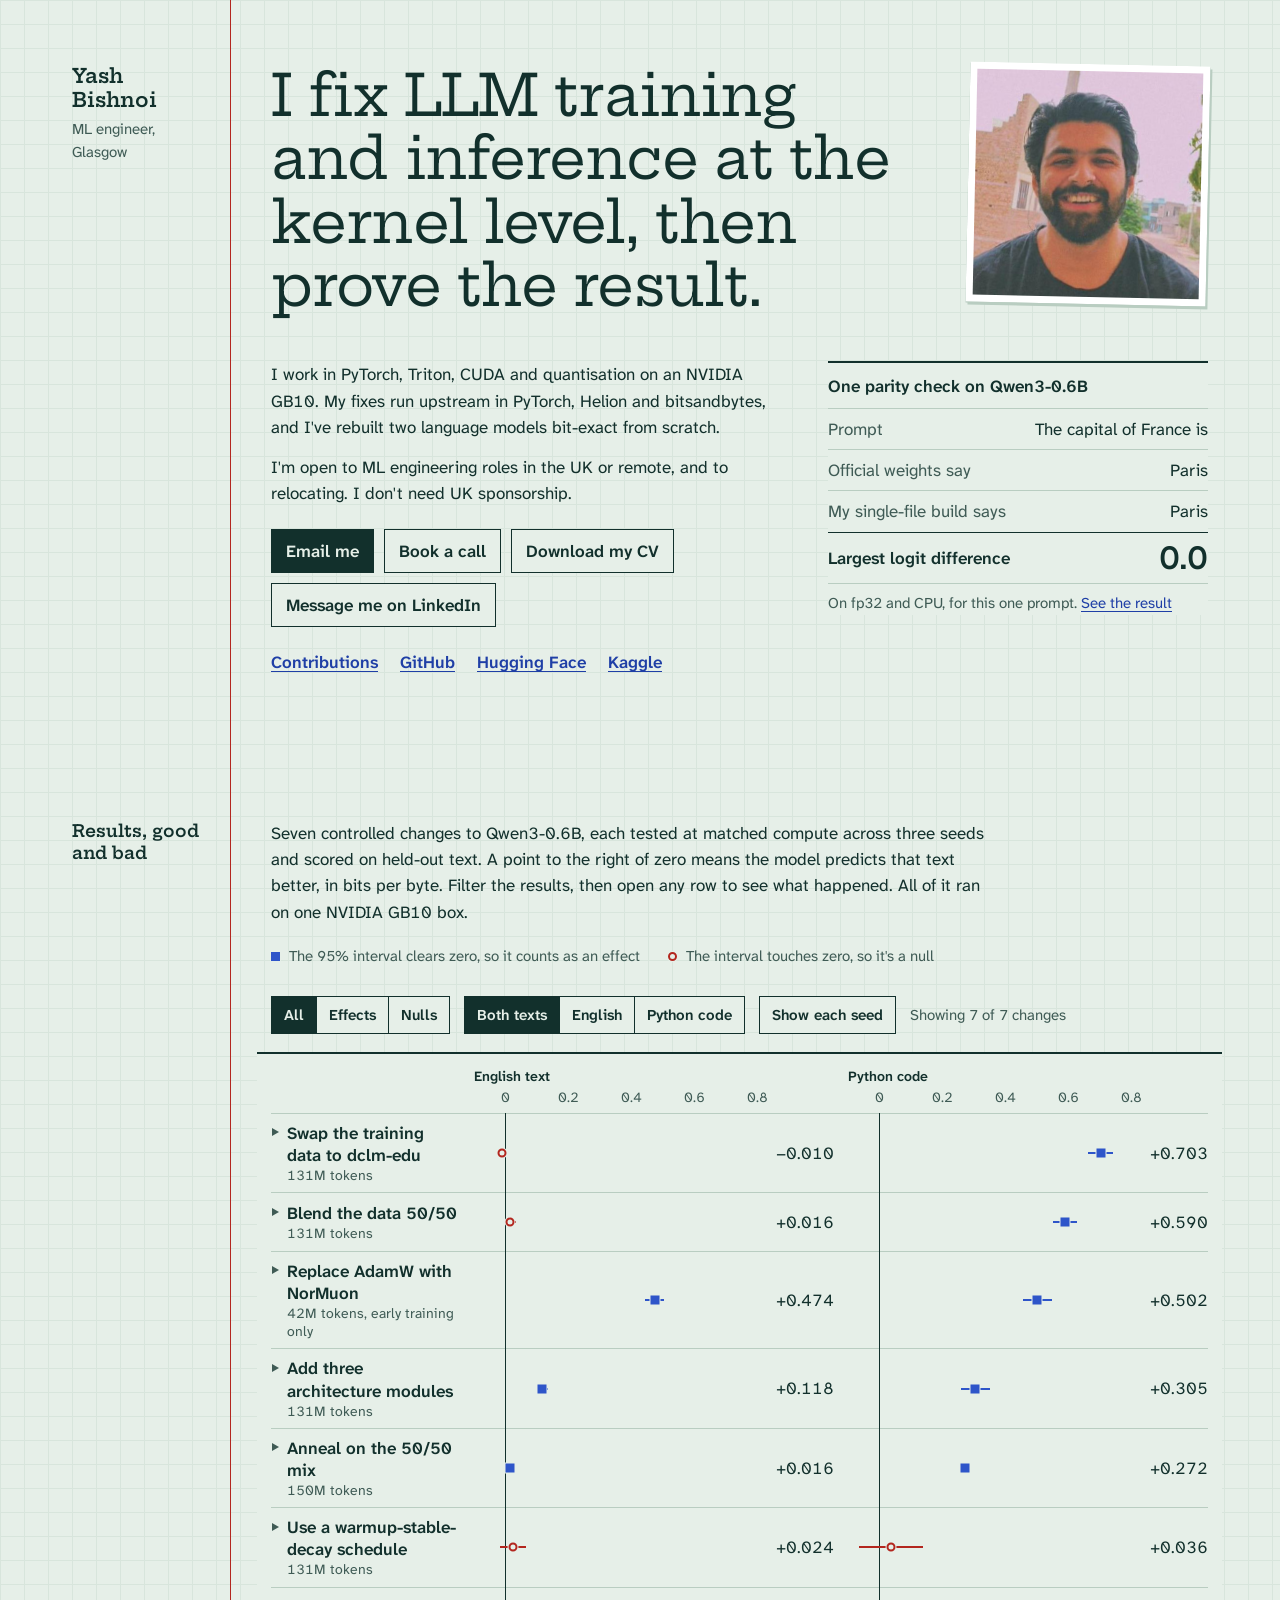
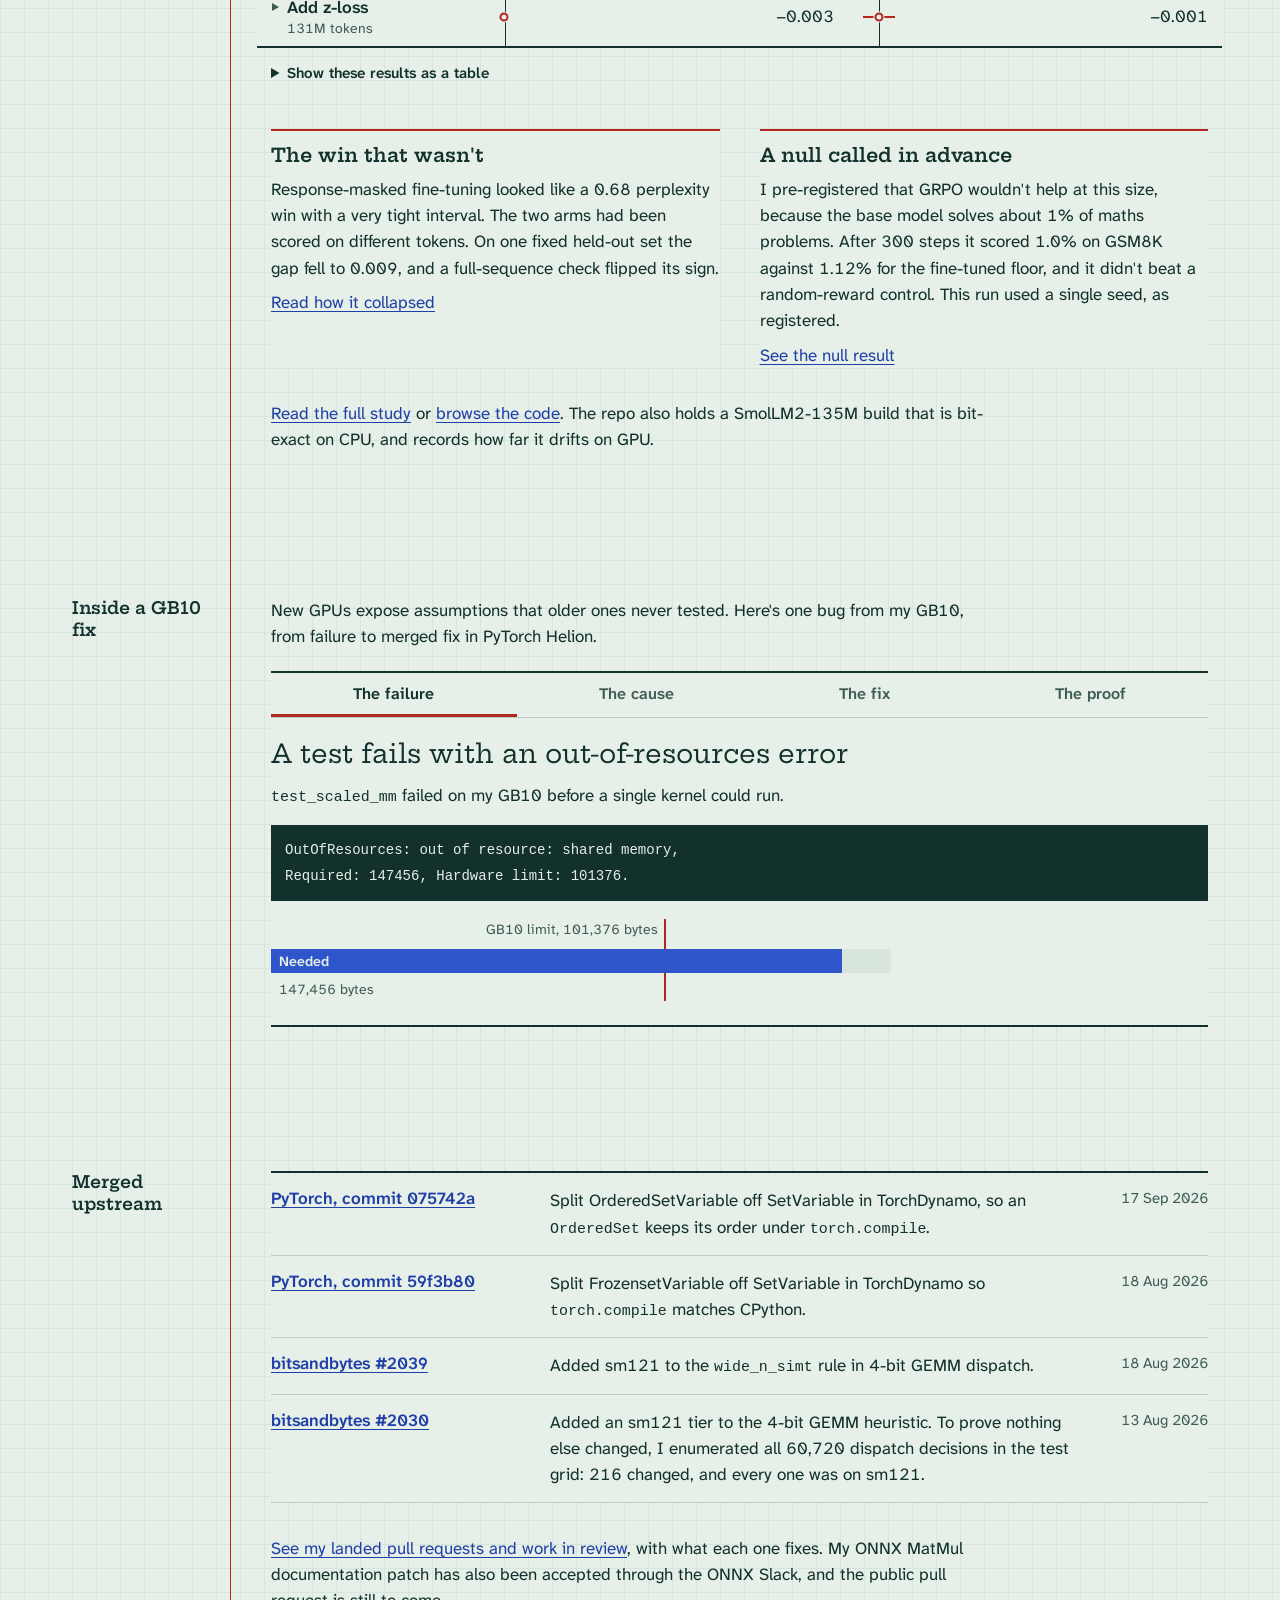
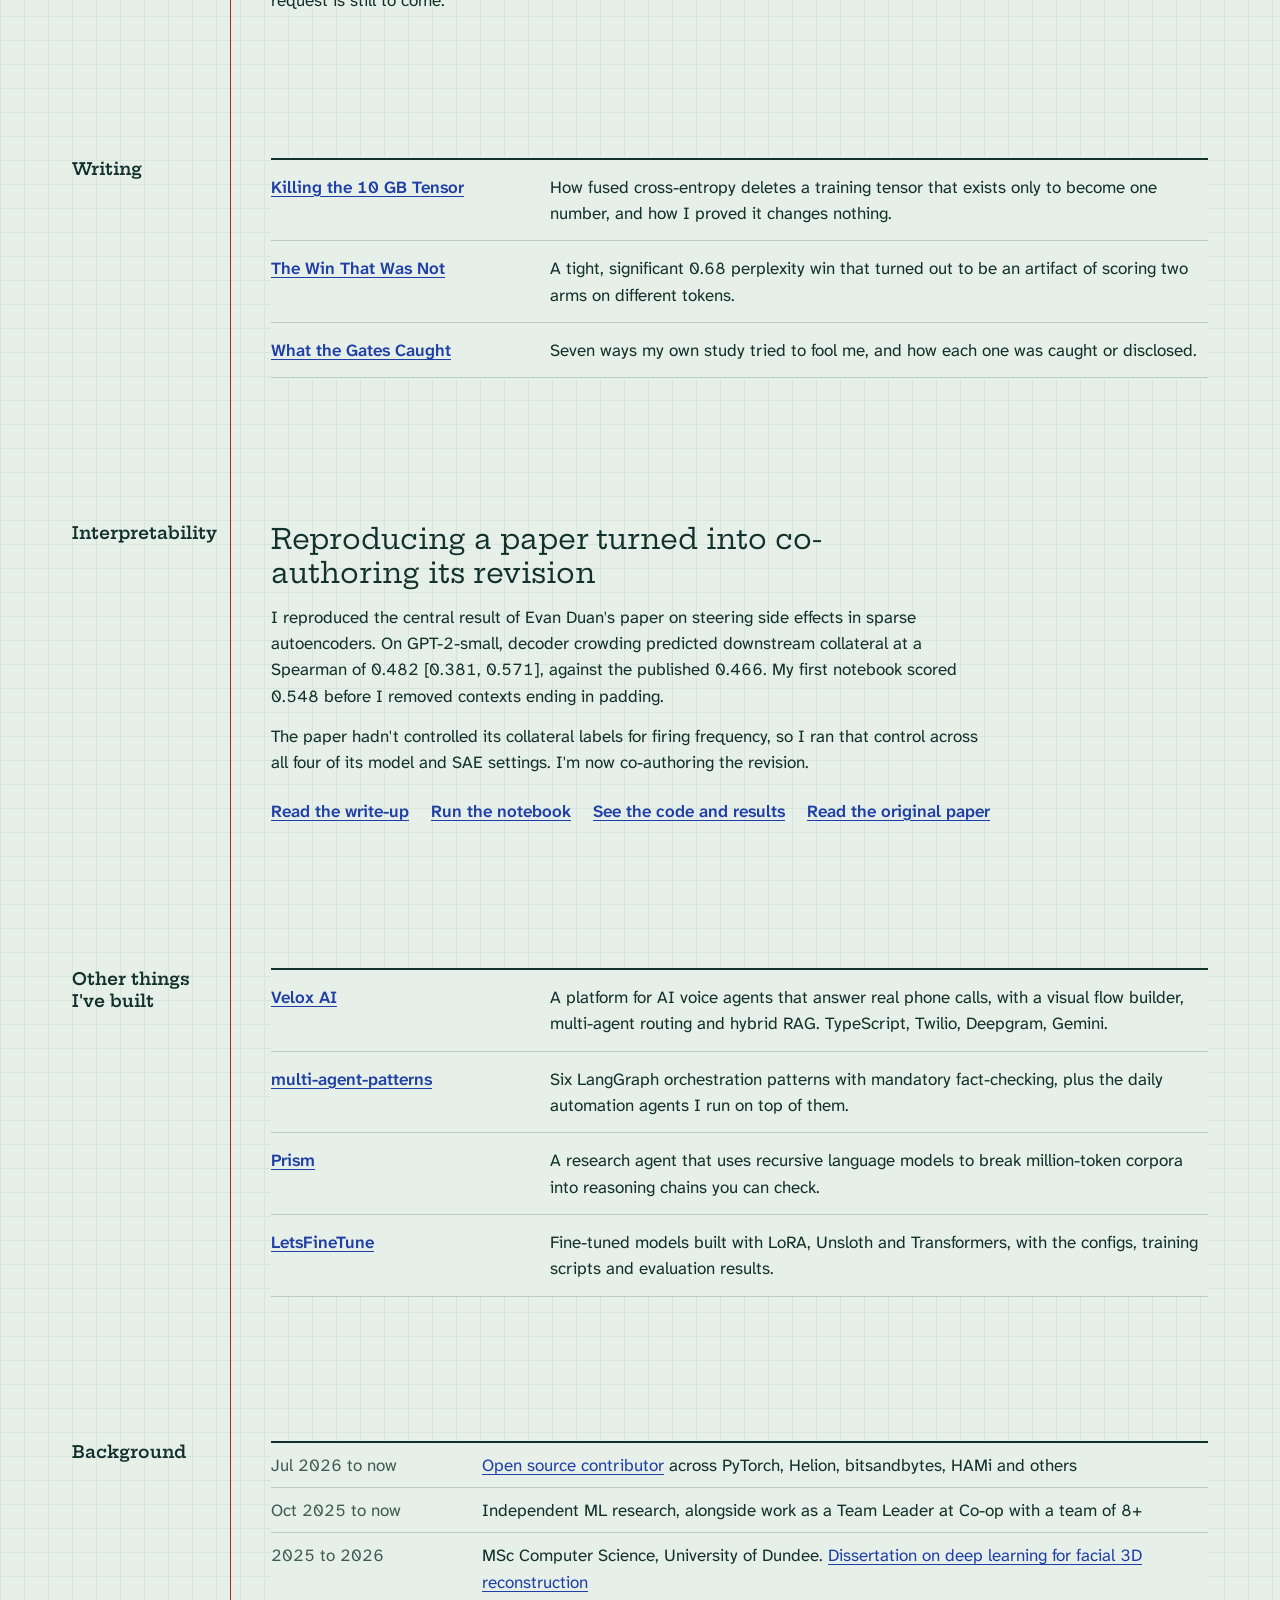
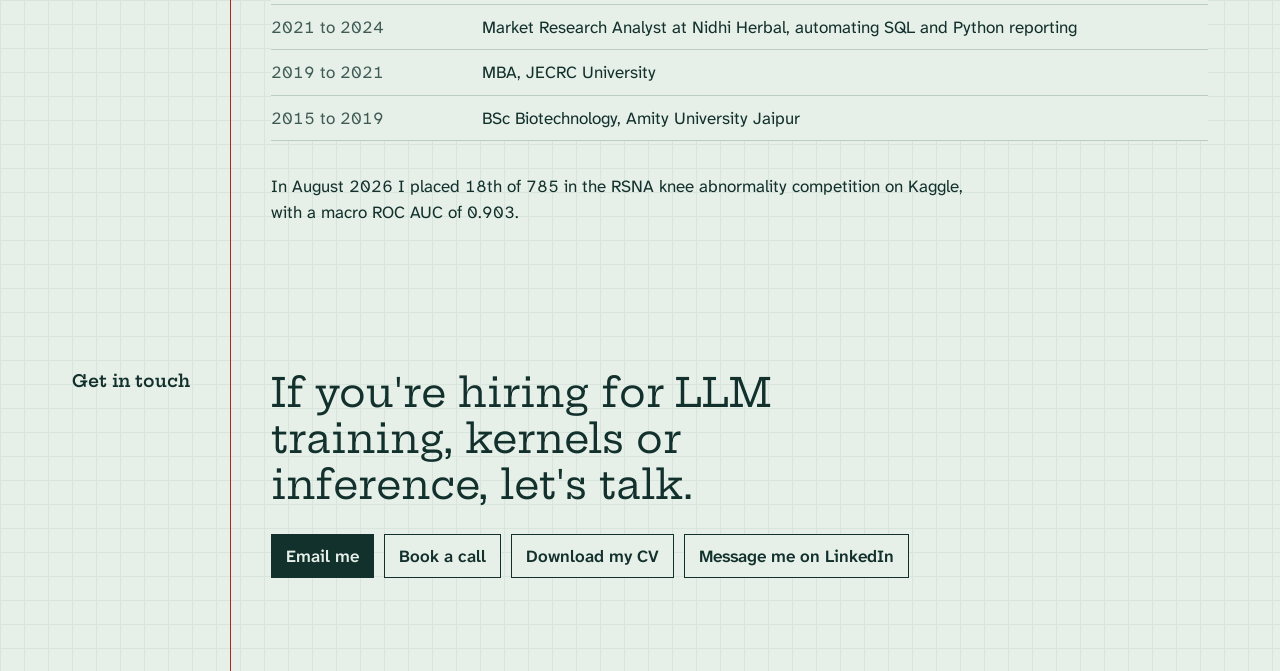
==== commit a50c4d43: "Update homepage contribution link after category removal Remove references to the deleted category a" ====
--- a/index.html
+++ b/index.html
@@ -303,7 +303,7 @@
             <time datetime="2026-08-13">13 Aug 2026</time>
           </li>
         </ol>
-        <p class="more"><a href="contributions.html">See all 23 pull requests</a>, with what each one fixed and how it turned out, including the 9 that didn't land. My ONNX MatMul documentation patch has also been accepted through the ONNX Slack, and the public pull request is still to come.</p>
+        <p class="more"><a href="contributions.html">See my landed pull requests and work in review</a>, with what each one fixes. My ONNX MatMul documentation patch has also been accepted through the ONNX Slack, and the public pull request is still to come.</p>
       </div>
     </section>
 
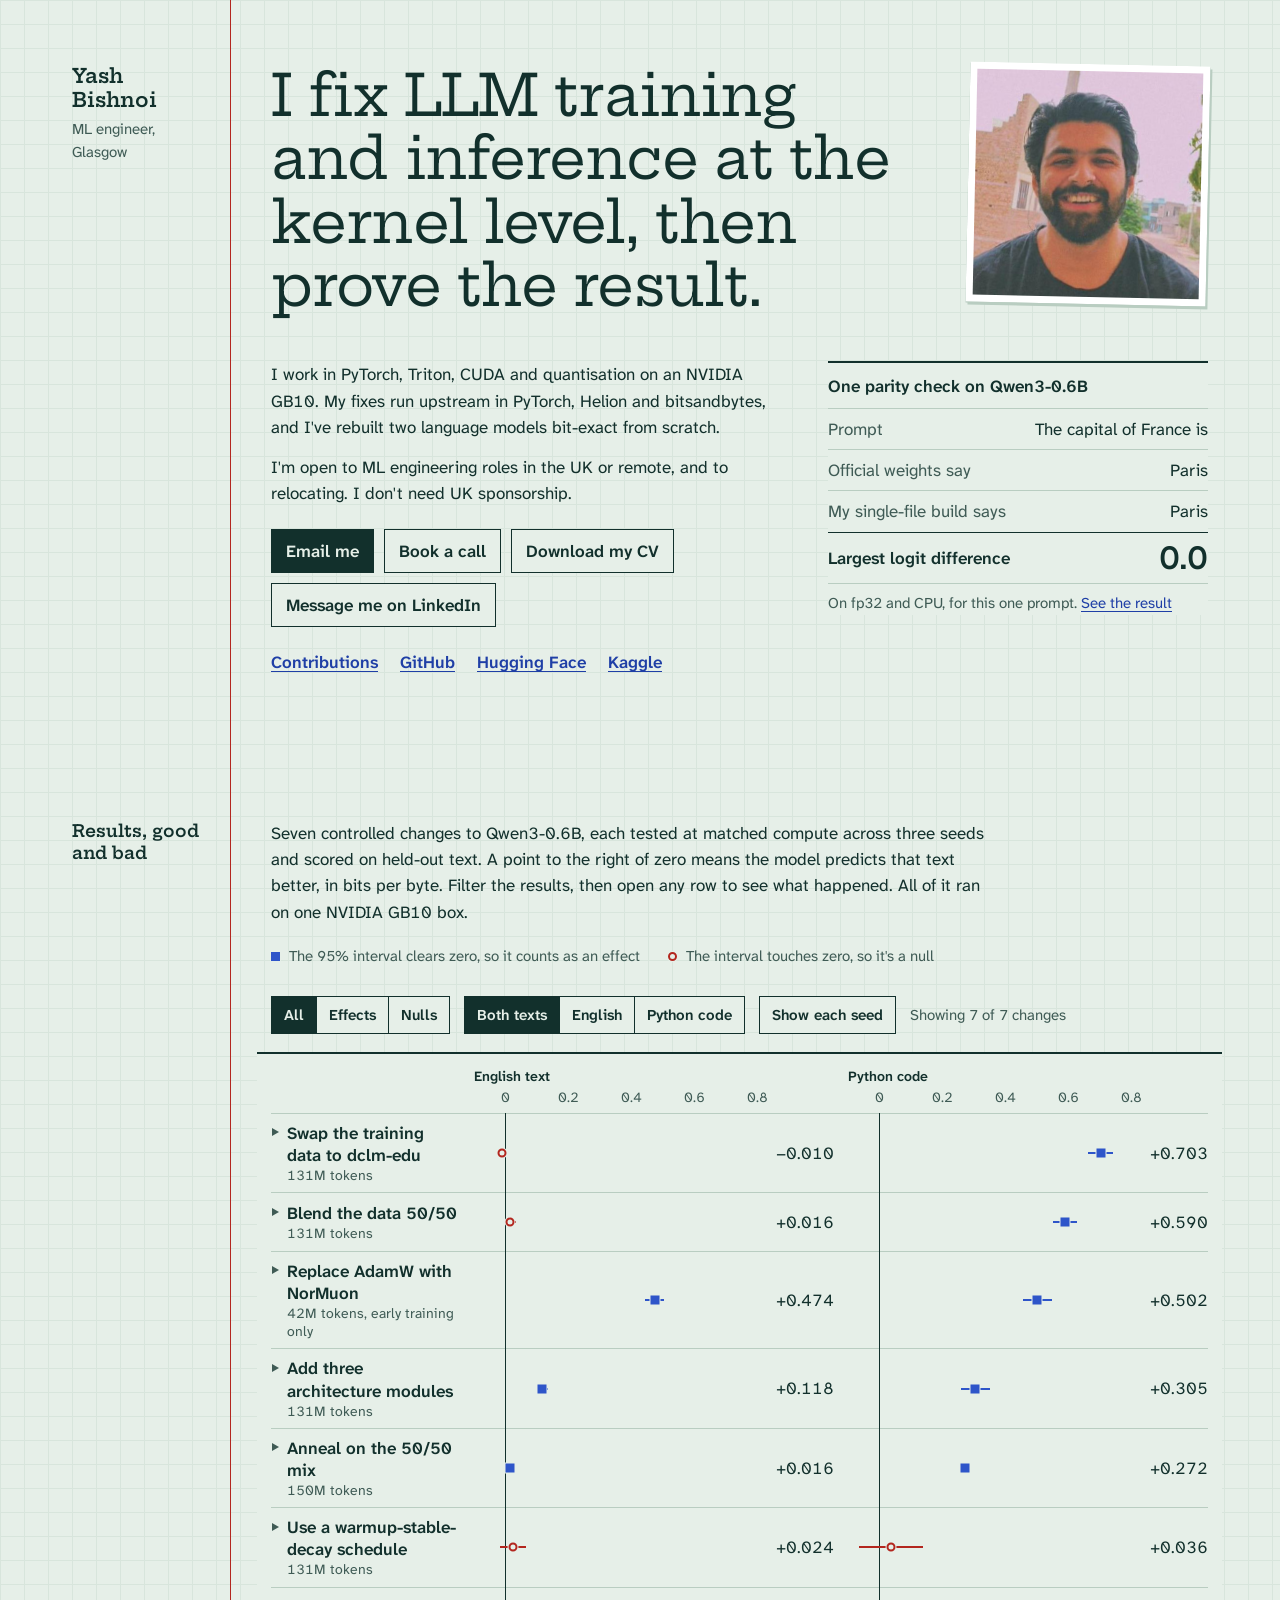
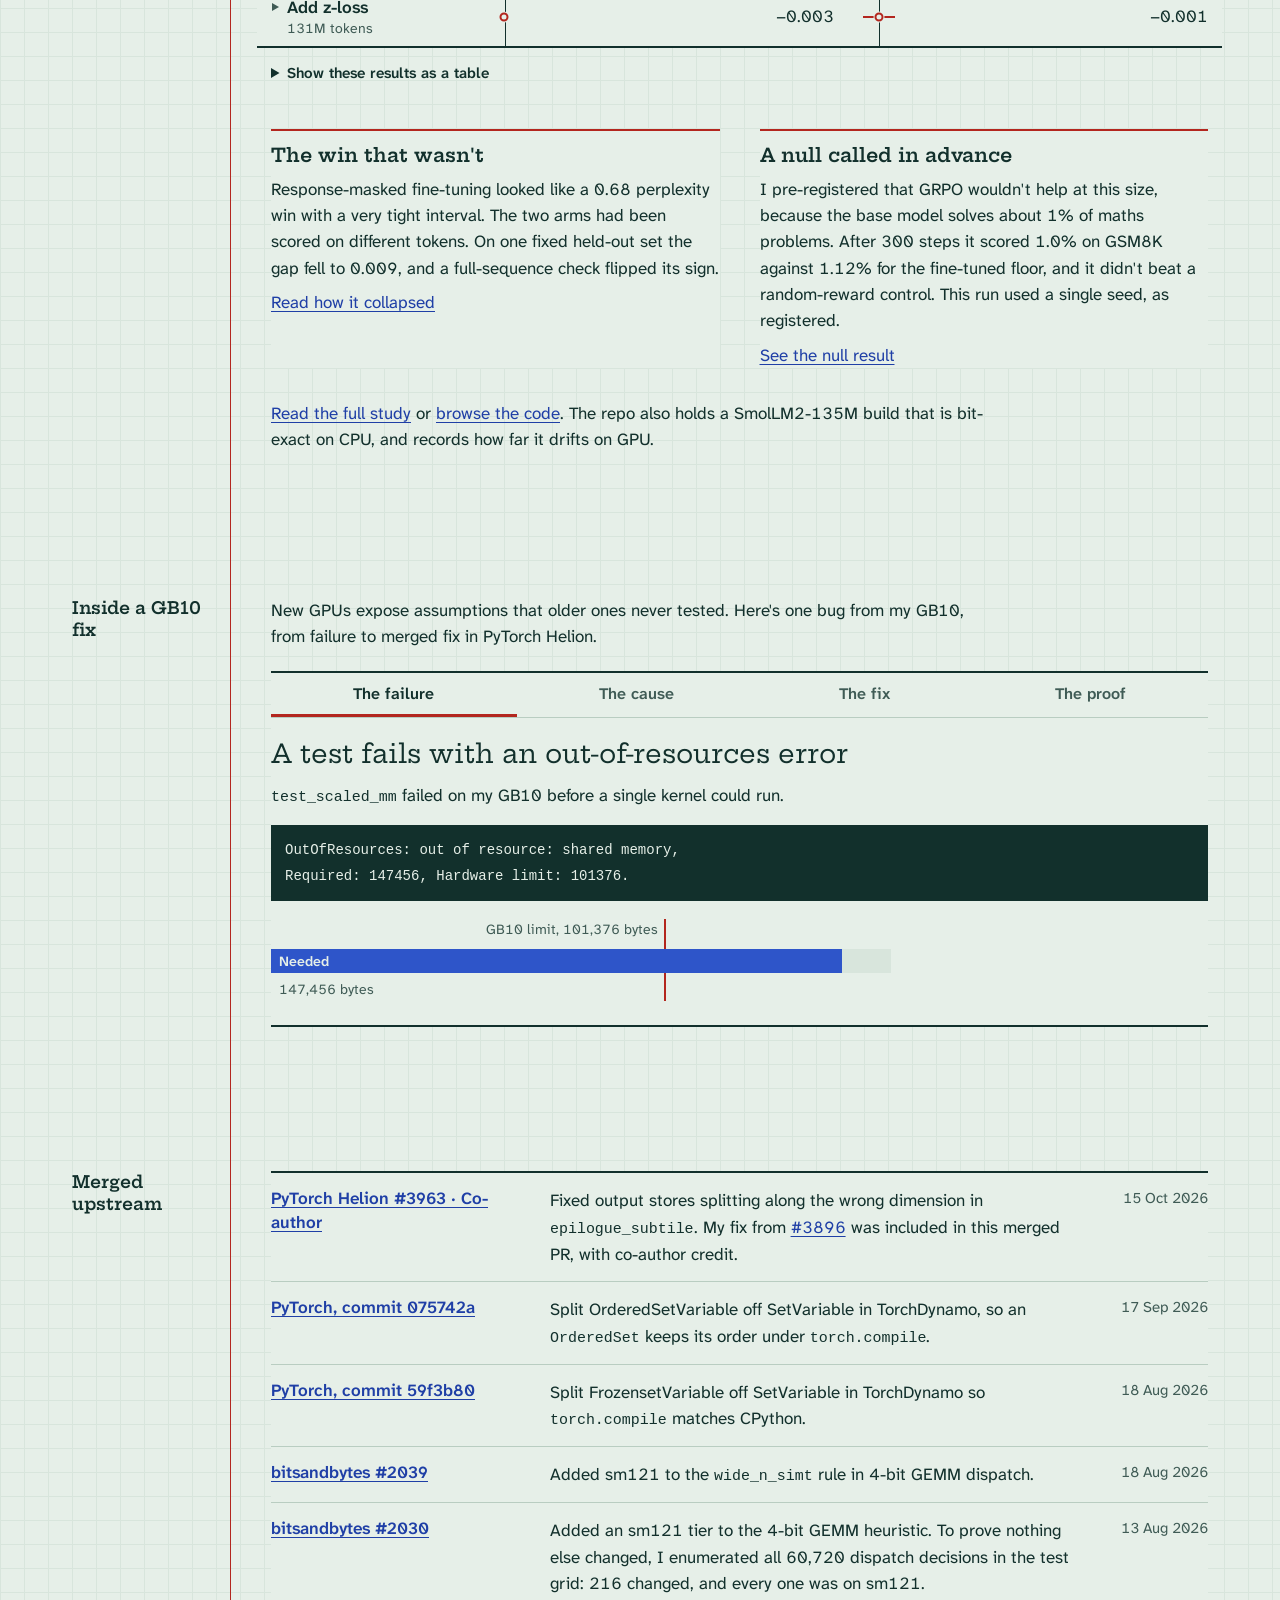
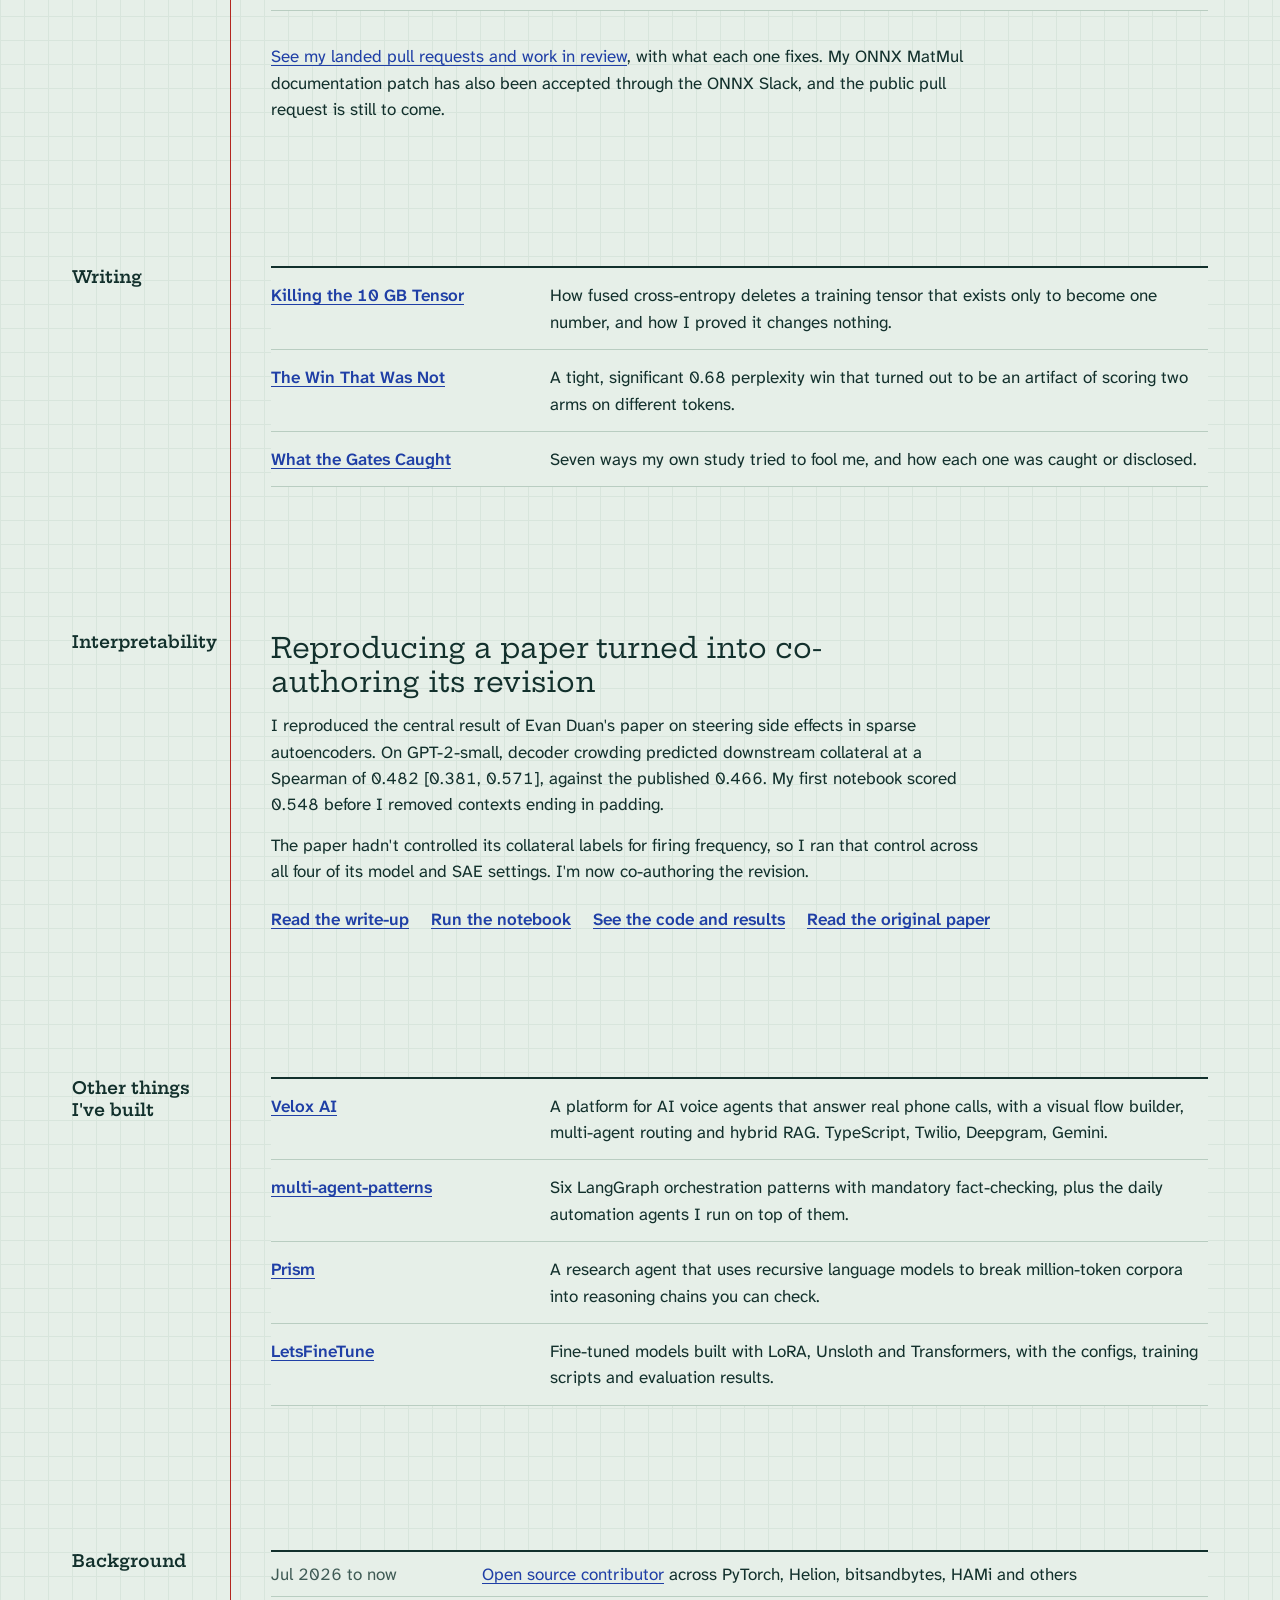
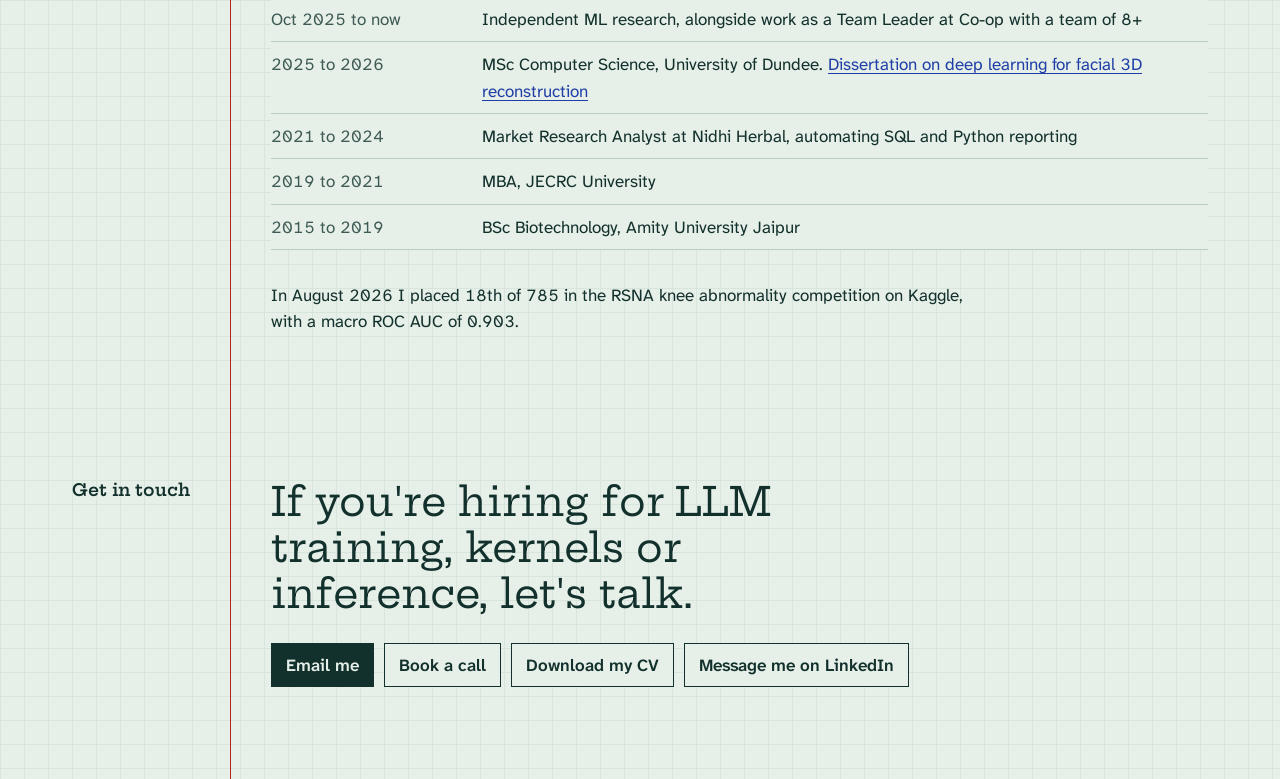
==== commit 2845efb5: "Feature co-authored Helion PR 3963 on homepage Add the merged epilogue subtiling contribution to Mer" ====
--- a/index.html
+++ b/index.html
@@ -283,6 +283,11 @@
       <div class="main">
         <ol class="ledger">
           <li>
+            <h3><a href="https://github.com/pytorch/helion/pull/3963">PyTorch Helion #3963 · Co-author</a></h3>
+            <p>Fixed output stores splitting along the wrong dimension in <code>epilogue_subtile</code>. My fix from <a href="https://github.com/pytorch/helion/pull/3896">#3896</a> was included in this merged PR, with co-author credit.</p>
+            <time datetime="2026-10-15">15 Oct 2026</time>
+          </li>
+          <li>
             <h3><a href="https://github.com/pytorch/pytorch/commit/075742a095">PyTorch, commit 075742a</a></h3>
             <p>Split OrderedSetVariable off SetVariable in TorchDynamo, so an <code>OrderedSet</code> keeps its order under <code>torch.compile</code>.</p>
             <time datetime="2026-09-17">17 Sep 2026</time>
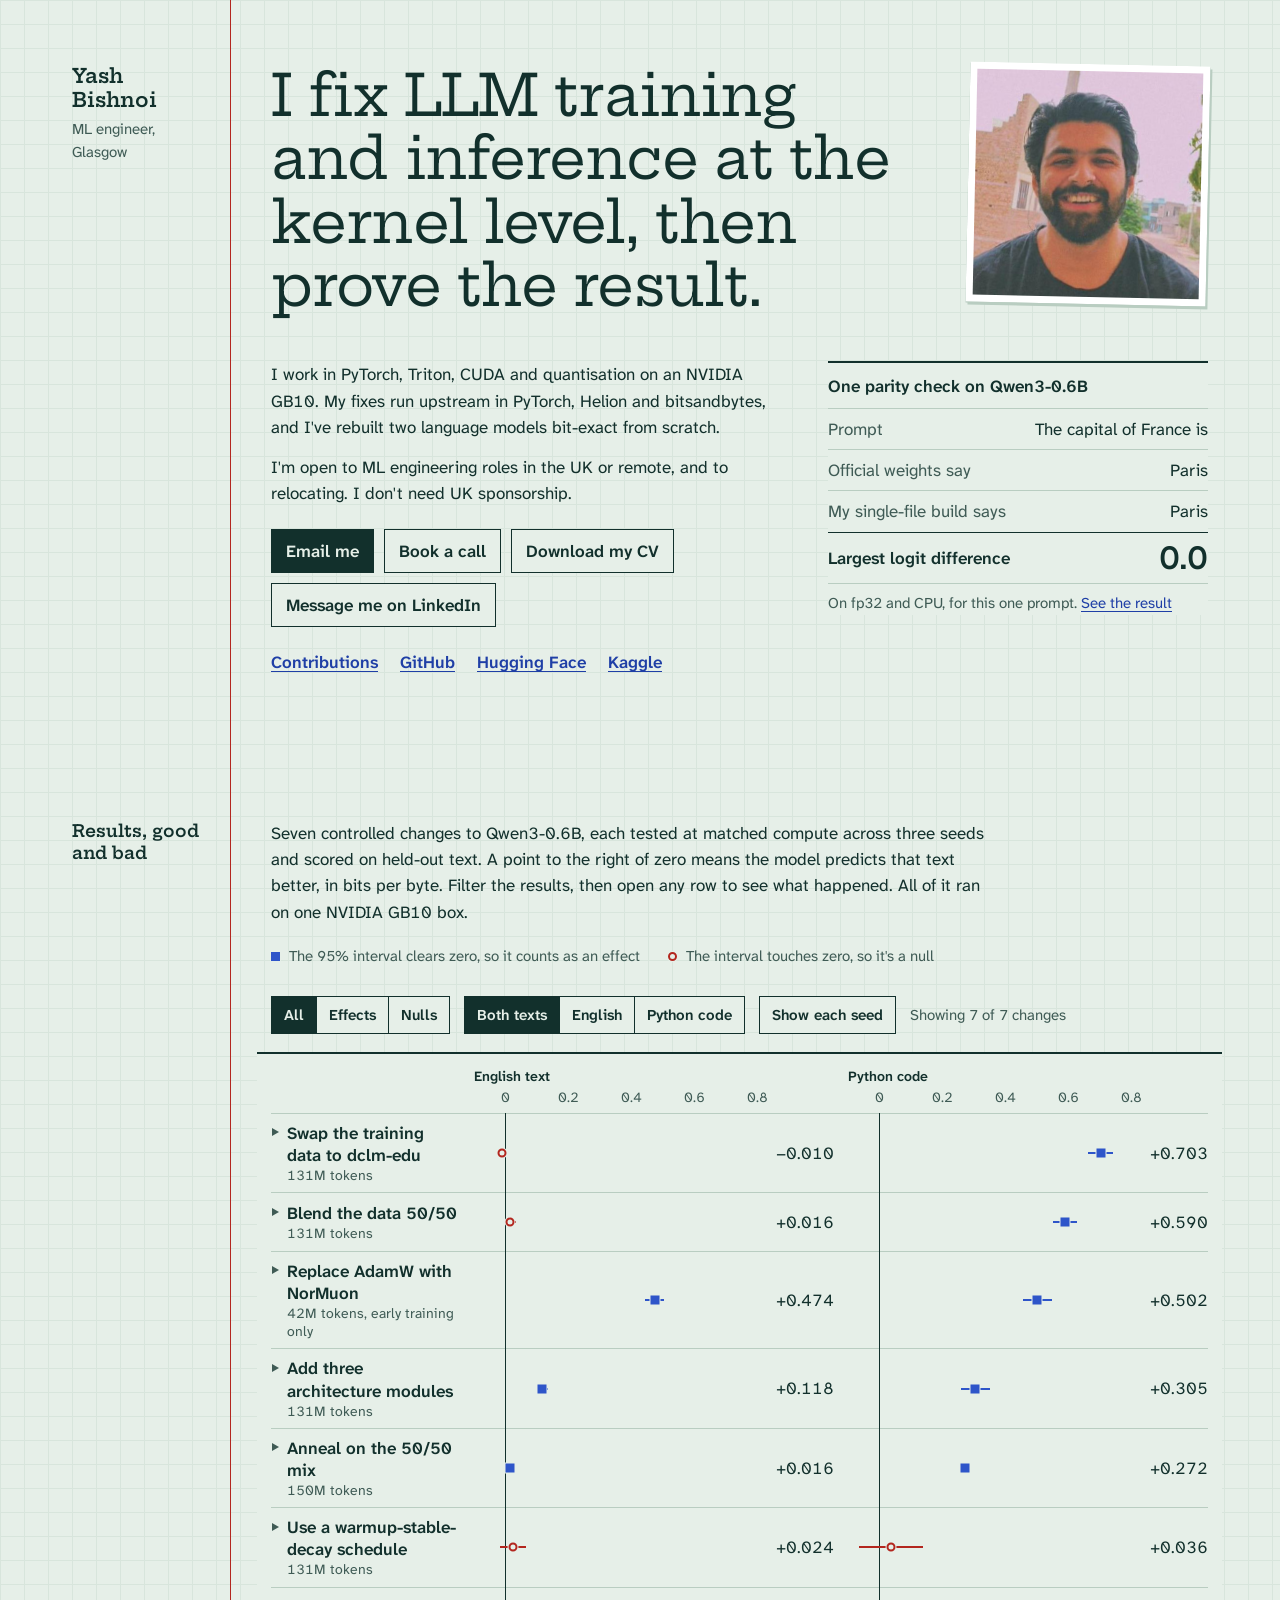
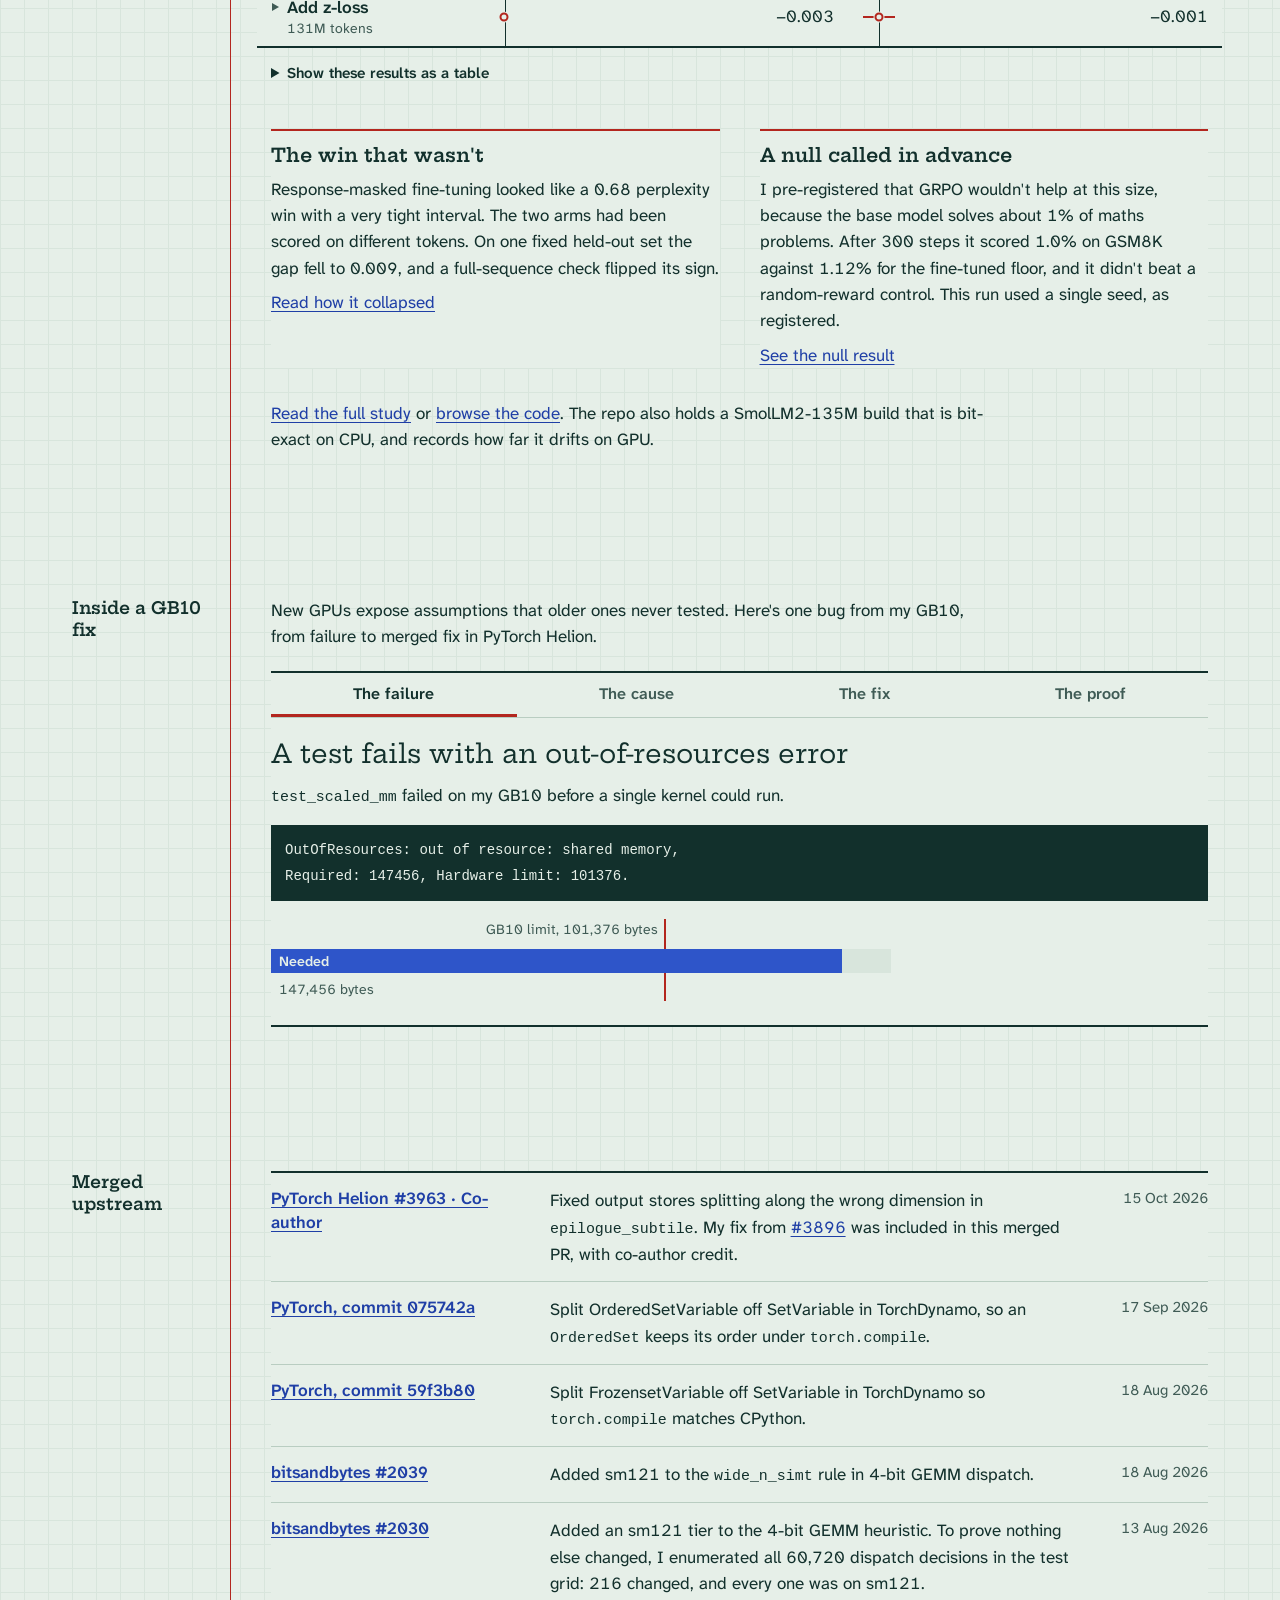
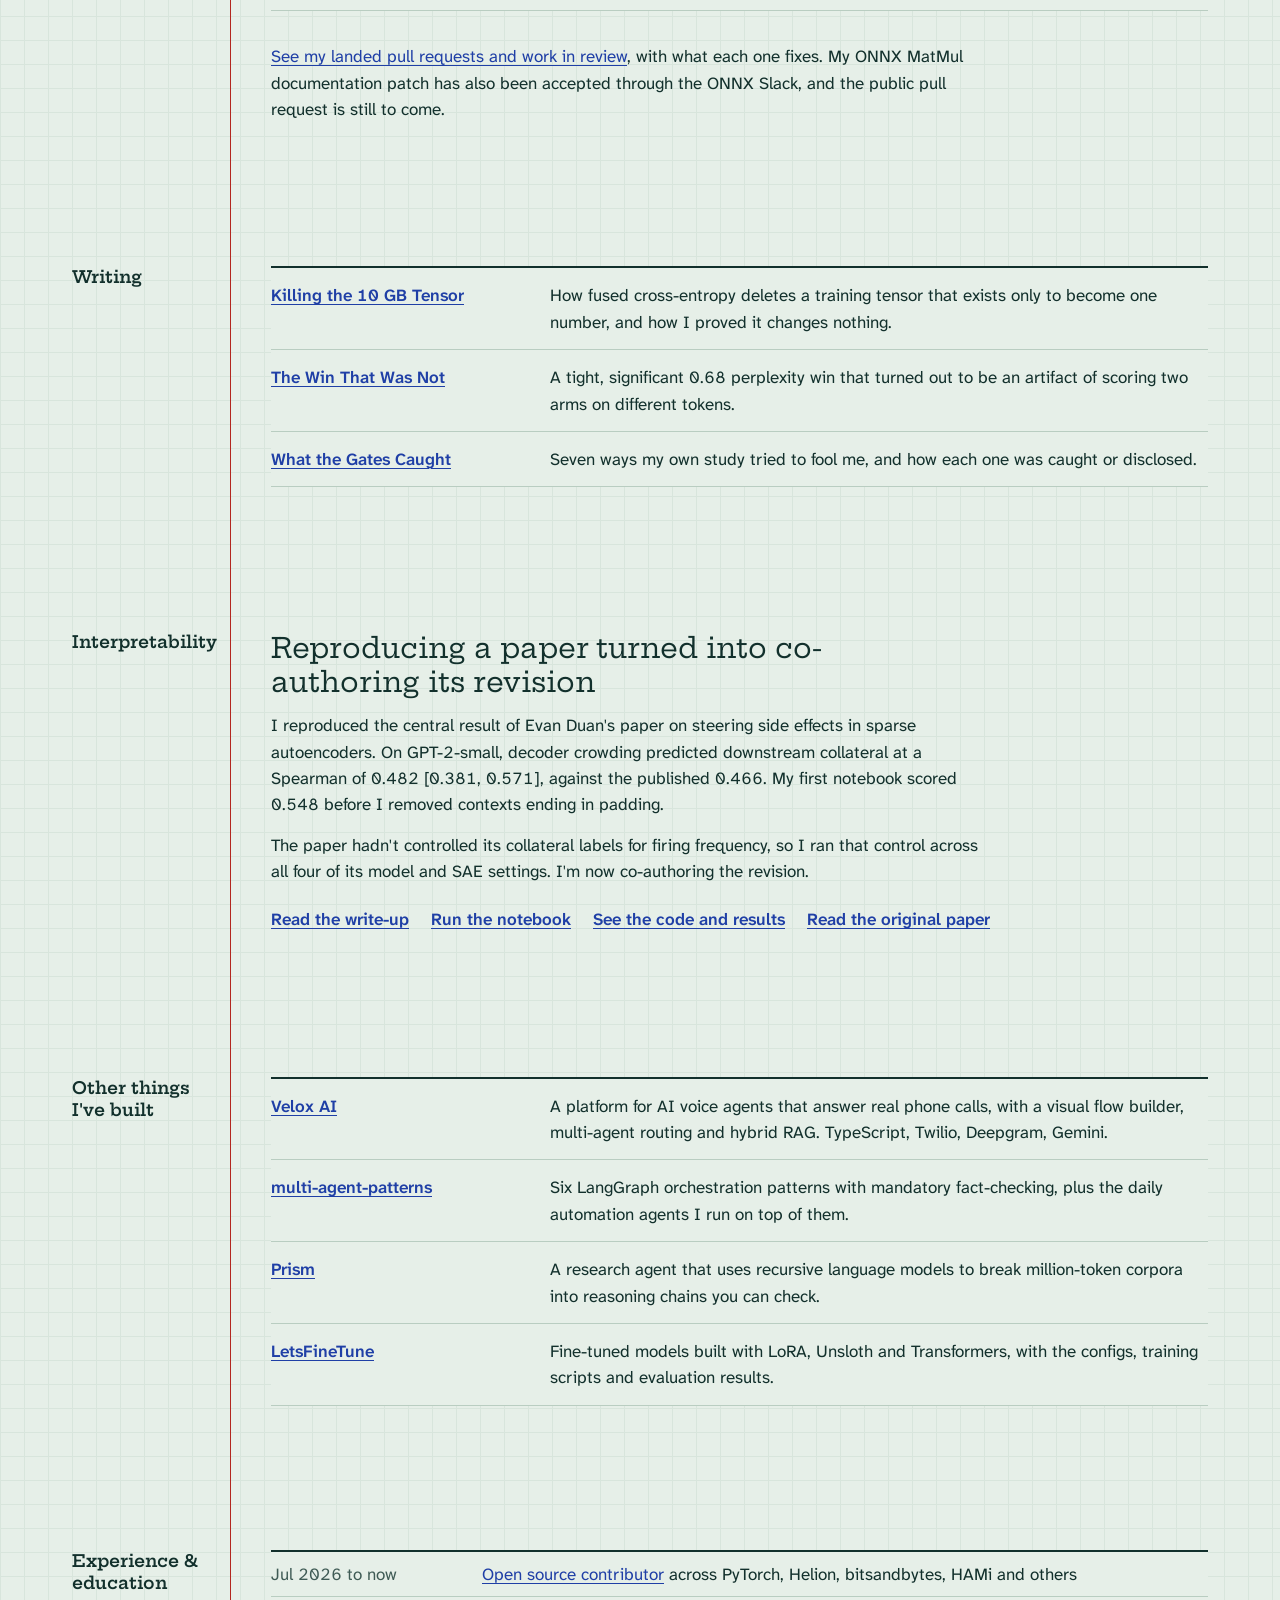
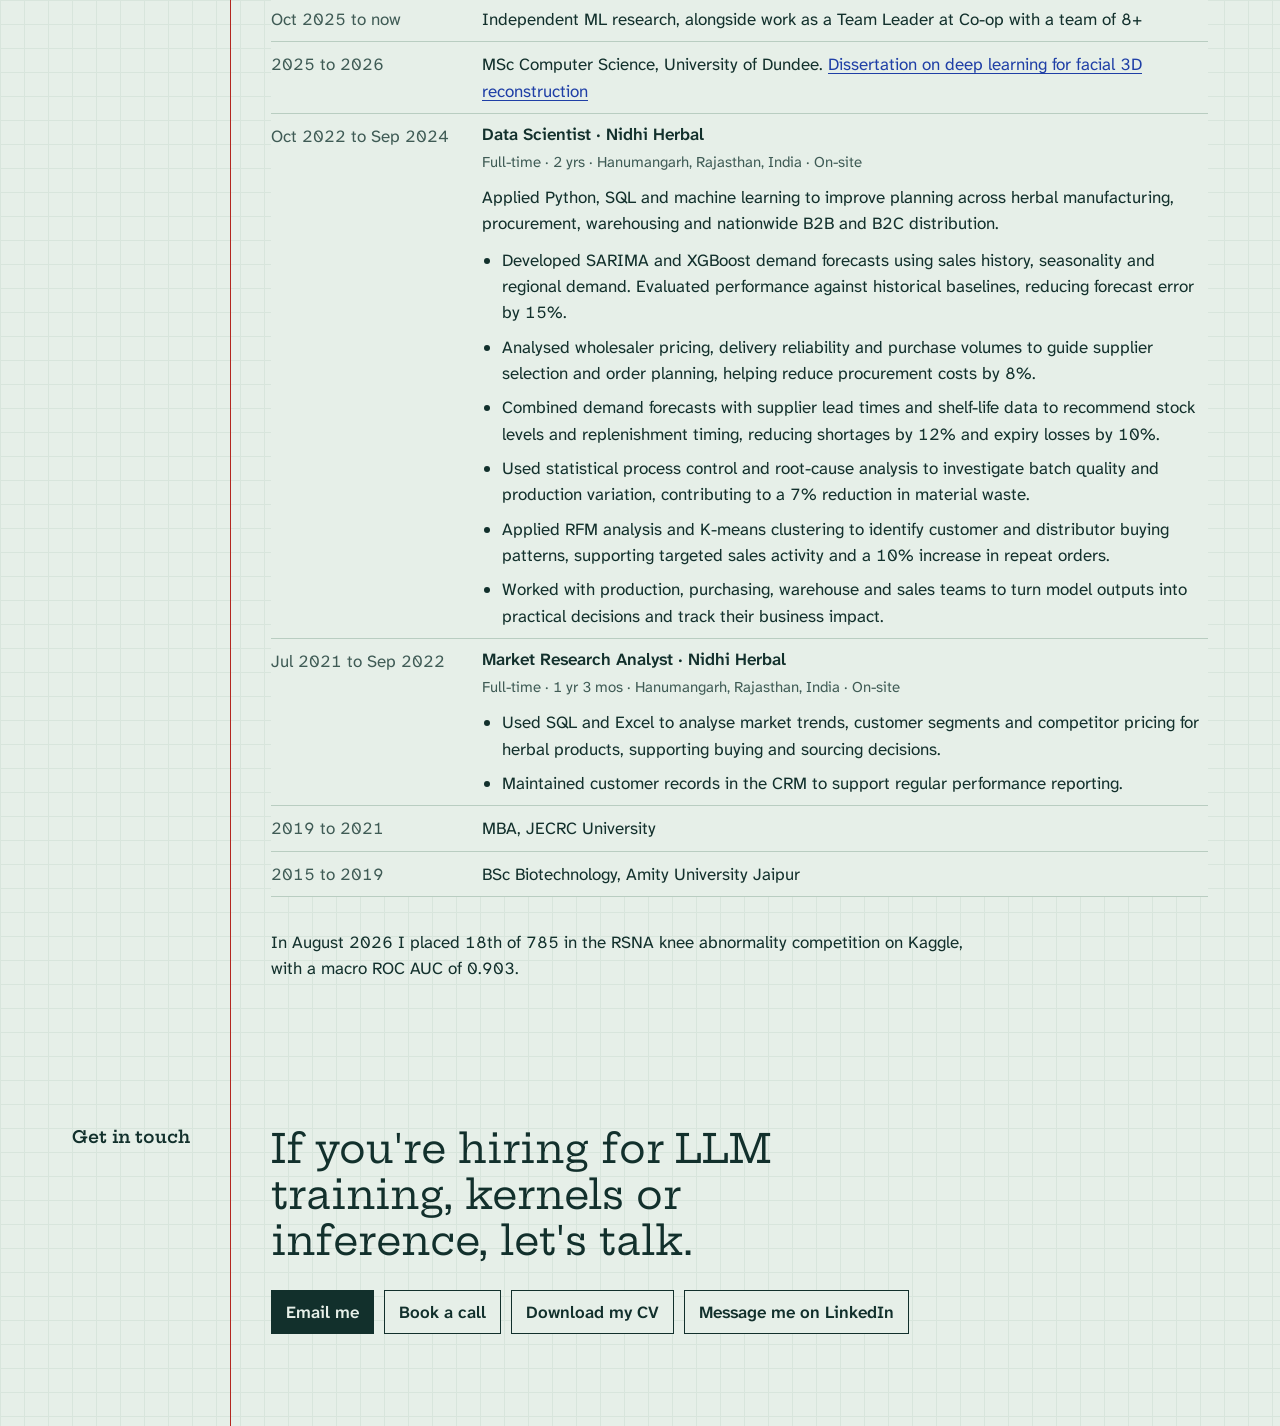
==== commit 3679edb1: "Add Nidhi Herbal data scientist and analyst experience" ====
--- a/index.html
+++ b/index.html
@@ -372,13 +372,39 @@
     </section>
 
     <section class="band" id="background">
-      <div class="margin"><h2>Background</h2></div>
+      <div class="margin"><h2>Experience &amp; education</h2></div>
       <div class="main">
         <ol class="timeline">
           <li><span class="when">Jul 2026 to now</span><p><a href="contributions.html">Open source contributor</a> across PyTorch, Helion, bitsandbytes, HAMi and others</p></li>
           <li><span class="when">Oct 2025 to now</span><p>Independent ML research, alongside work as a Team Leader at Co-op with a team of 8+</p></li>
           <li><span class="when">2025 to 2026</span><p>MSc Computer Science, University of Dundee. <a href="https://github.com/yashb98/Deep-Learning-for-Facial-3D-Reconstruction---Simulator">Dissertation on deep learning for facial 3D reconstruction</a></p></li>
-          <li><span class="when">2021 to 2024</span><p>Market Research Analyst at Nidhi Herbal, automating SQL and Python reporting</p></li>
+          <li>
+            <span class="when"><time datetime="2022-10">Oct 2022</time> to <time datetime="2024-09">Sep 2024</time></span>
+            <div class="timeline-role">
+              <h3>Data Scientist · Nidhi Herbal</h3>
+              <p class="role-meta">Full-time · 2 yrs · Hanumangarh, Rajasthan, India · On-site</p>
+              <p>Applied Python, SQL and machine learning to improve planning across herbal manufacturing, procurement, warehousing and nationwide B2B and B2C distribution.</p>
+              <ul class="role-highlights">
+                <li>Developed SARIMA and XGBoost demand forecasts using sales history, seasonality and regional demand. Evaluated performance against historical baselines, reducing forecast error by 15%.</li>
+                <li>Analysed wholesaler pricing, delivery reliability and purchase volumes to guide supplier selection and order planning, helping reduce procurement costs by 8%.</li>
+                <li>Combined demand forecasts with supplier lead times and shelf-life data to recommend stock levels and replenishment timing, reducing shortages by 12% and expiry losses by 10%.</li>
+                <li>Used statistical process control and root-cause analysis to investigate batch quality and production variation, contributing to a 7% reduction in material waste.</li>
+                <li>Applied RFM analysis and K-means clustering to identify customer and distributor buying patterns, supporting targeted sales activity and a 10% increase in repeat orders.</li>
+                <li>Worked with production, purchasing, warehouse and sales teams to turn model outputs into practical decisions and track their business impact.</li>
+              </ul>
+            </div>
+          </li>
+          <li>
+            <span class="when"><time datetime="2021-07">Jul 2021</time> to <time datetime="2022-09">Sep 2022</time></span>
+            <div class="timeline-role">
+              <h3>Market Research Analyst · Nidhi Herbal</h3>
+              <p class="role-meta">Full-time · 1 yr 3 mos · Hanumangarh, Rajasthan, India · On-site</p>
+              <ul class="role-highlights">
+                <li>Used SQL and Excel to analyse market trends, customer segments and competitor pricing for herbal products, supporting buying and sourcing decisions.</li>
+                <li>Maintained customer records in the CRM to support regular performance reporting.</li>
+              </ul>
+            </div>
+          </li>
           <li><span class="when">2019 to 2021</span><p>MBA, JECRC University</p></li>
           <li><span class="when">2015 to 2019</span><p>BSc Biotechnology, Amity University Jaipur</p></li>
         </ol>
--- a/styles.css
+++ b/styles.css
@@ -248,7 +248,7 @@
 .builds dd { max-width: 60ch; }
 
 .timeline { background: var(--paper); border-top: 2px solid var(--ink); }
-.timeline li {
+.timeline > li {
   display: grid;
   grid-template-columns: minmax(0, 11em) minmax(0, 1fr);
   gap: 2px 24px;
@@ -256,6 +256,10 @@
   border-bottom: 1px solid var(--rule);
 }
 .timeline .when { color: var(--ink-soft); }
+.timeline-role h3 { font: 600 1.0625rem/1.4 var(--body); }
+.timeline-role .role-meta { margin: 4px 0 10px; color: var(--ink-soft); font-size: 0.9375rem; }
+.role-highlights { margin-top: 10px; padding-left: 1.2em; list-style: disc; }
+.role-highlights li + li { margin-top: 8px; }
 
 footer.band .main { padding-bottom: 96px; }
 .closing { max-width: 22ch; font: 450 clamp(1.75rem, 3.6vw, 2.5rem)/1.15 var(--display); }
@@ -288,7 +292,7 @@
   .fp-plot { min-height: 30px; }
   .fp-plot::before { top: 0; bottom: -8px; }
   .offaxis { grid-template-columns: minmax(0, 1fr); gap: 28px; }
-  .ledger li, .builds > div, .timeline li { grid-template-columns: minmax(0, 1fr); }
+  .ledger li, .builds > div, .timeline > li { grid-template-columns: minmax(0, 1fr); }
   .ledger time { text-align: left; }
 }
 
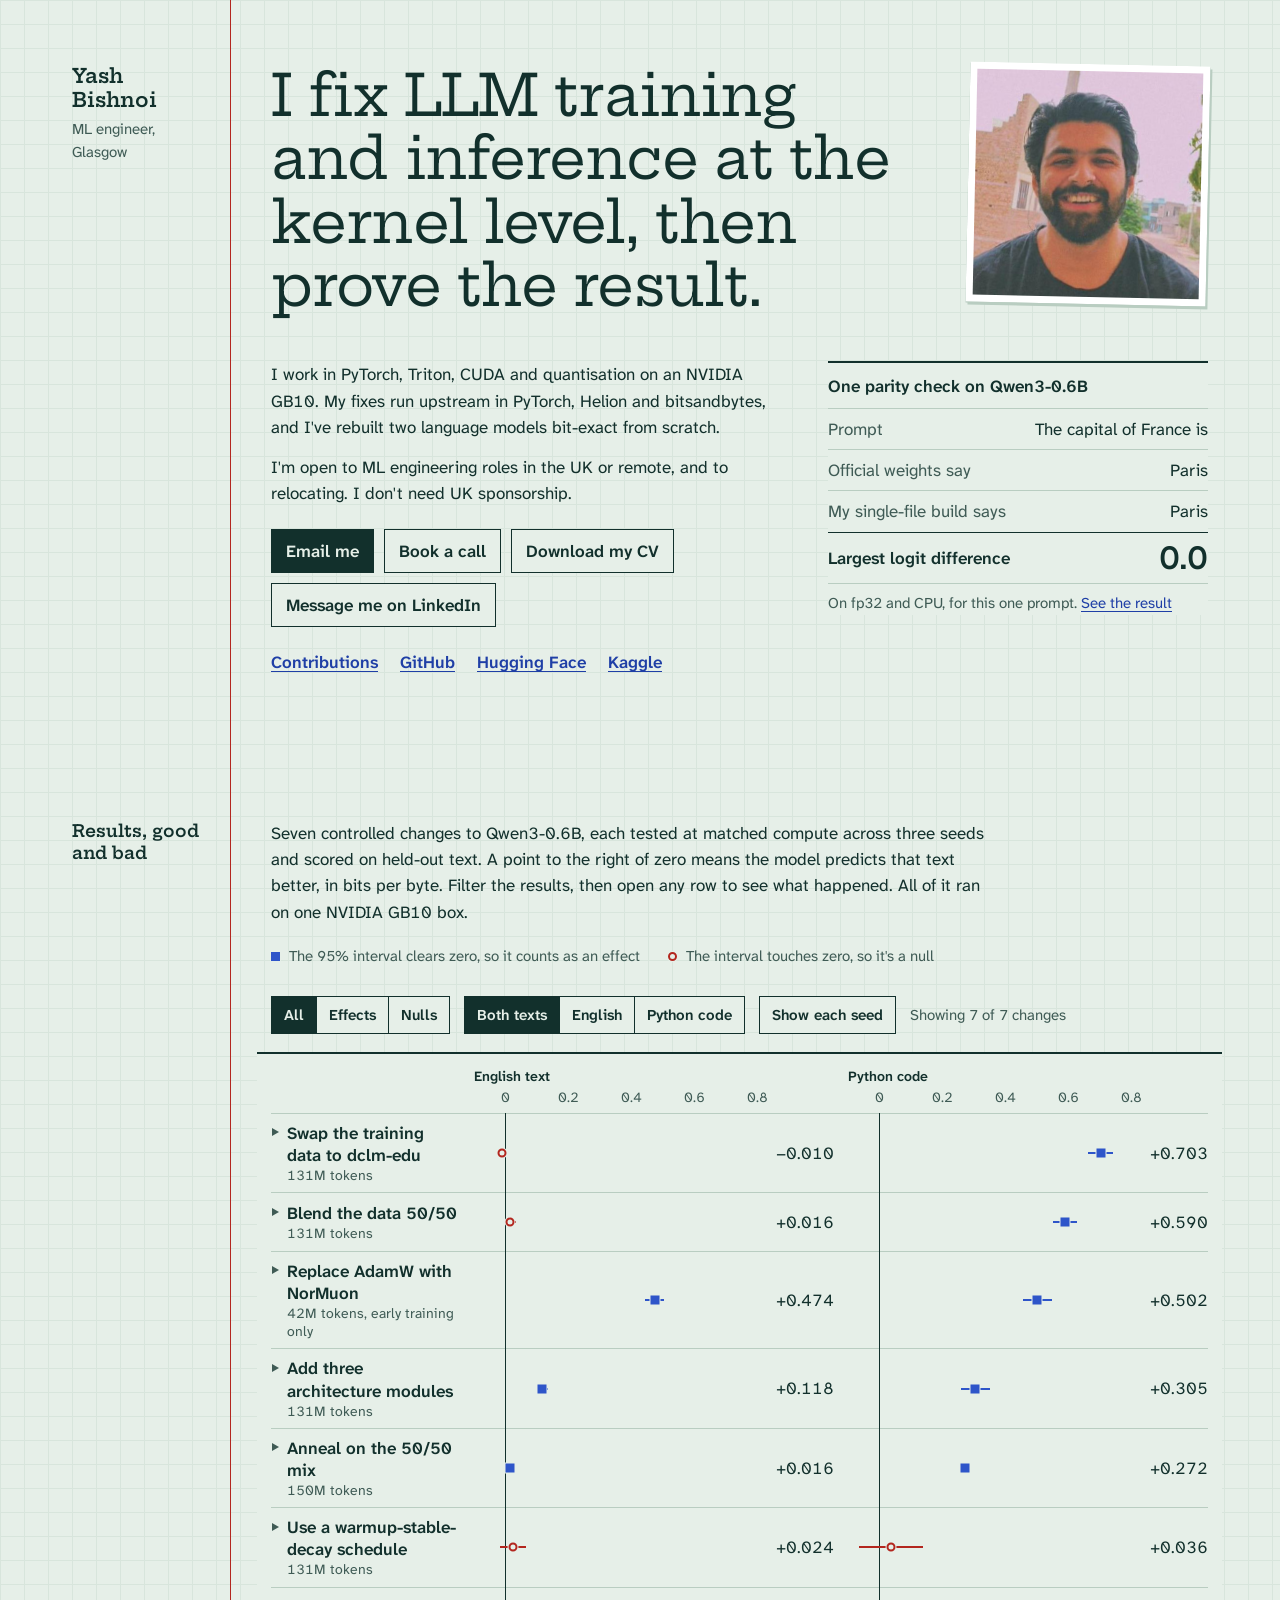
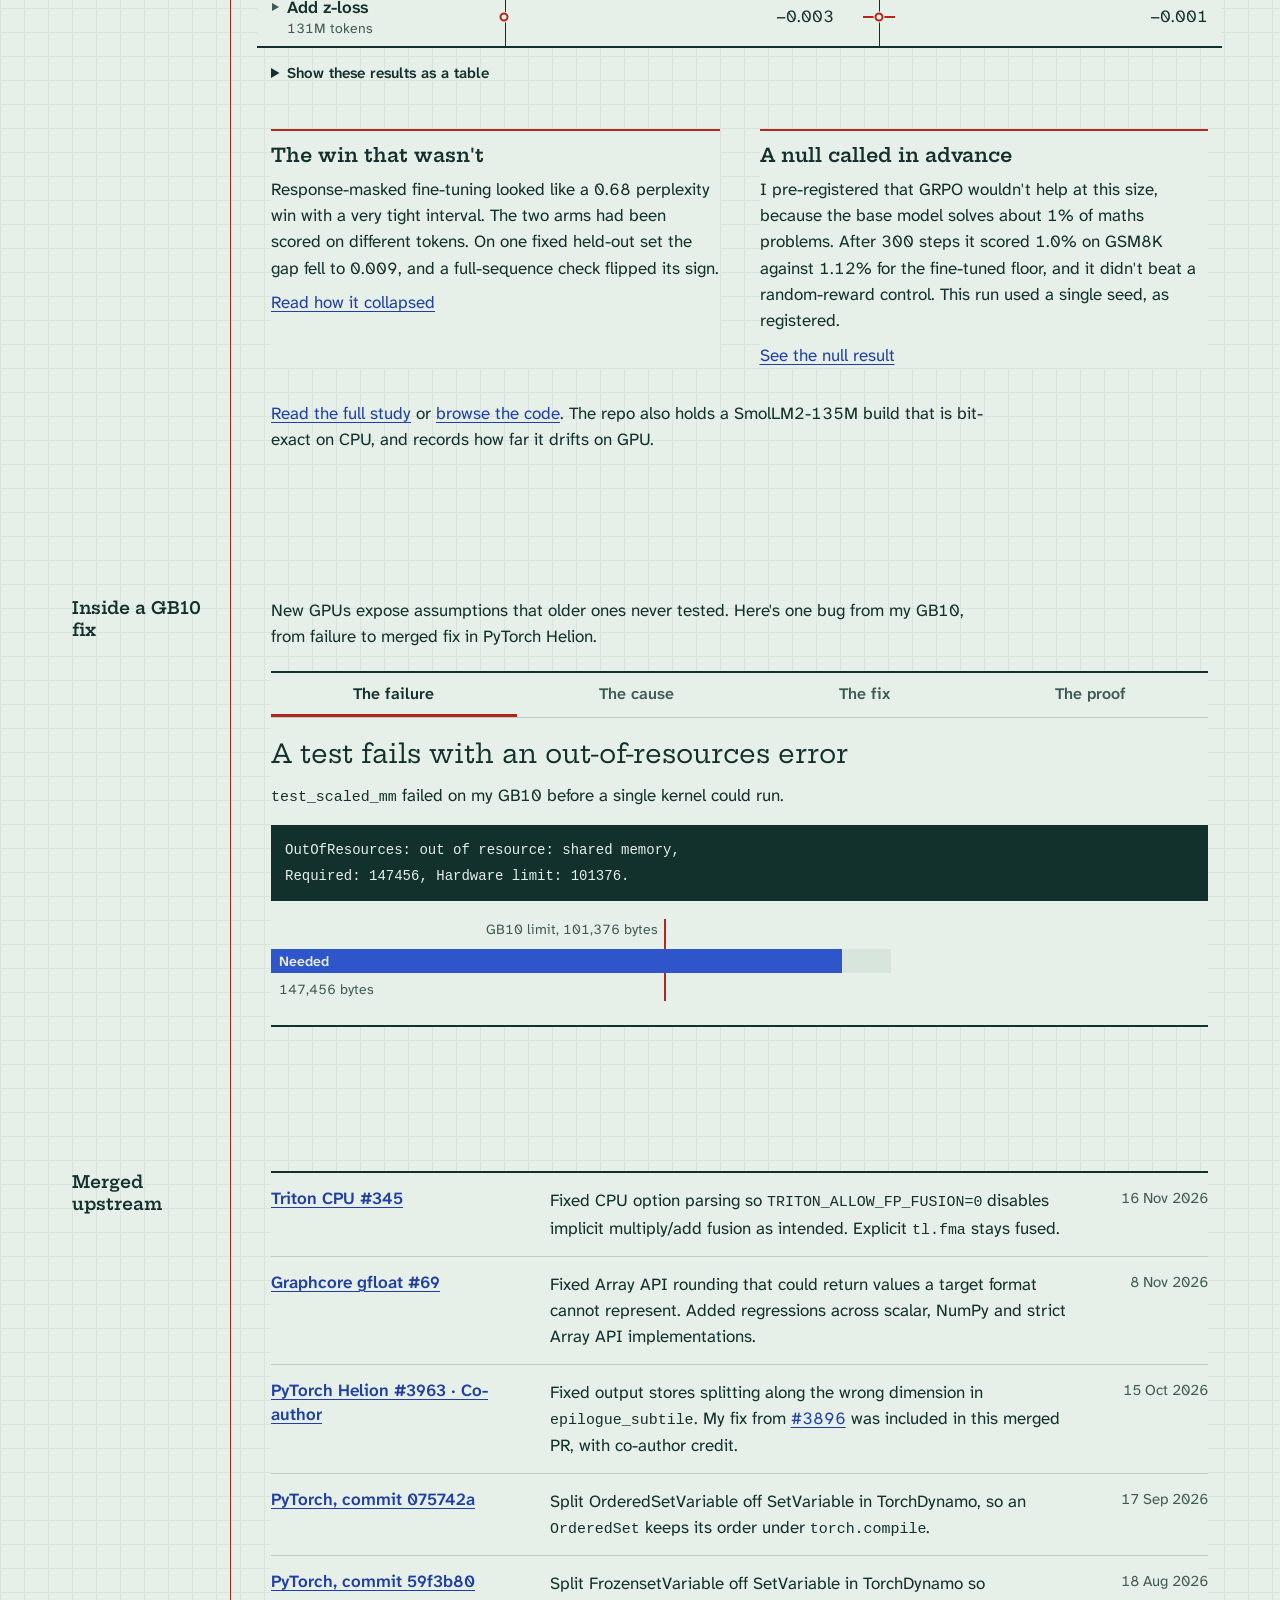
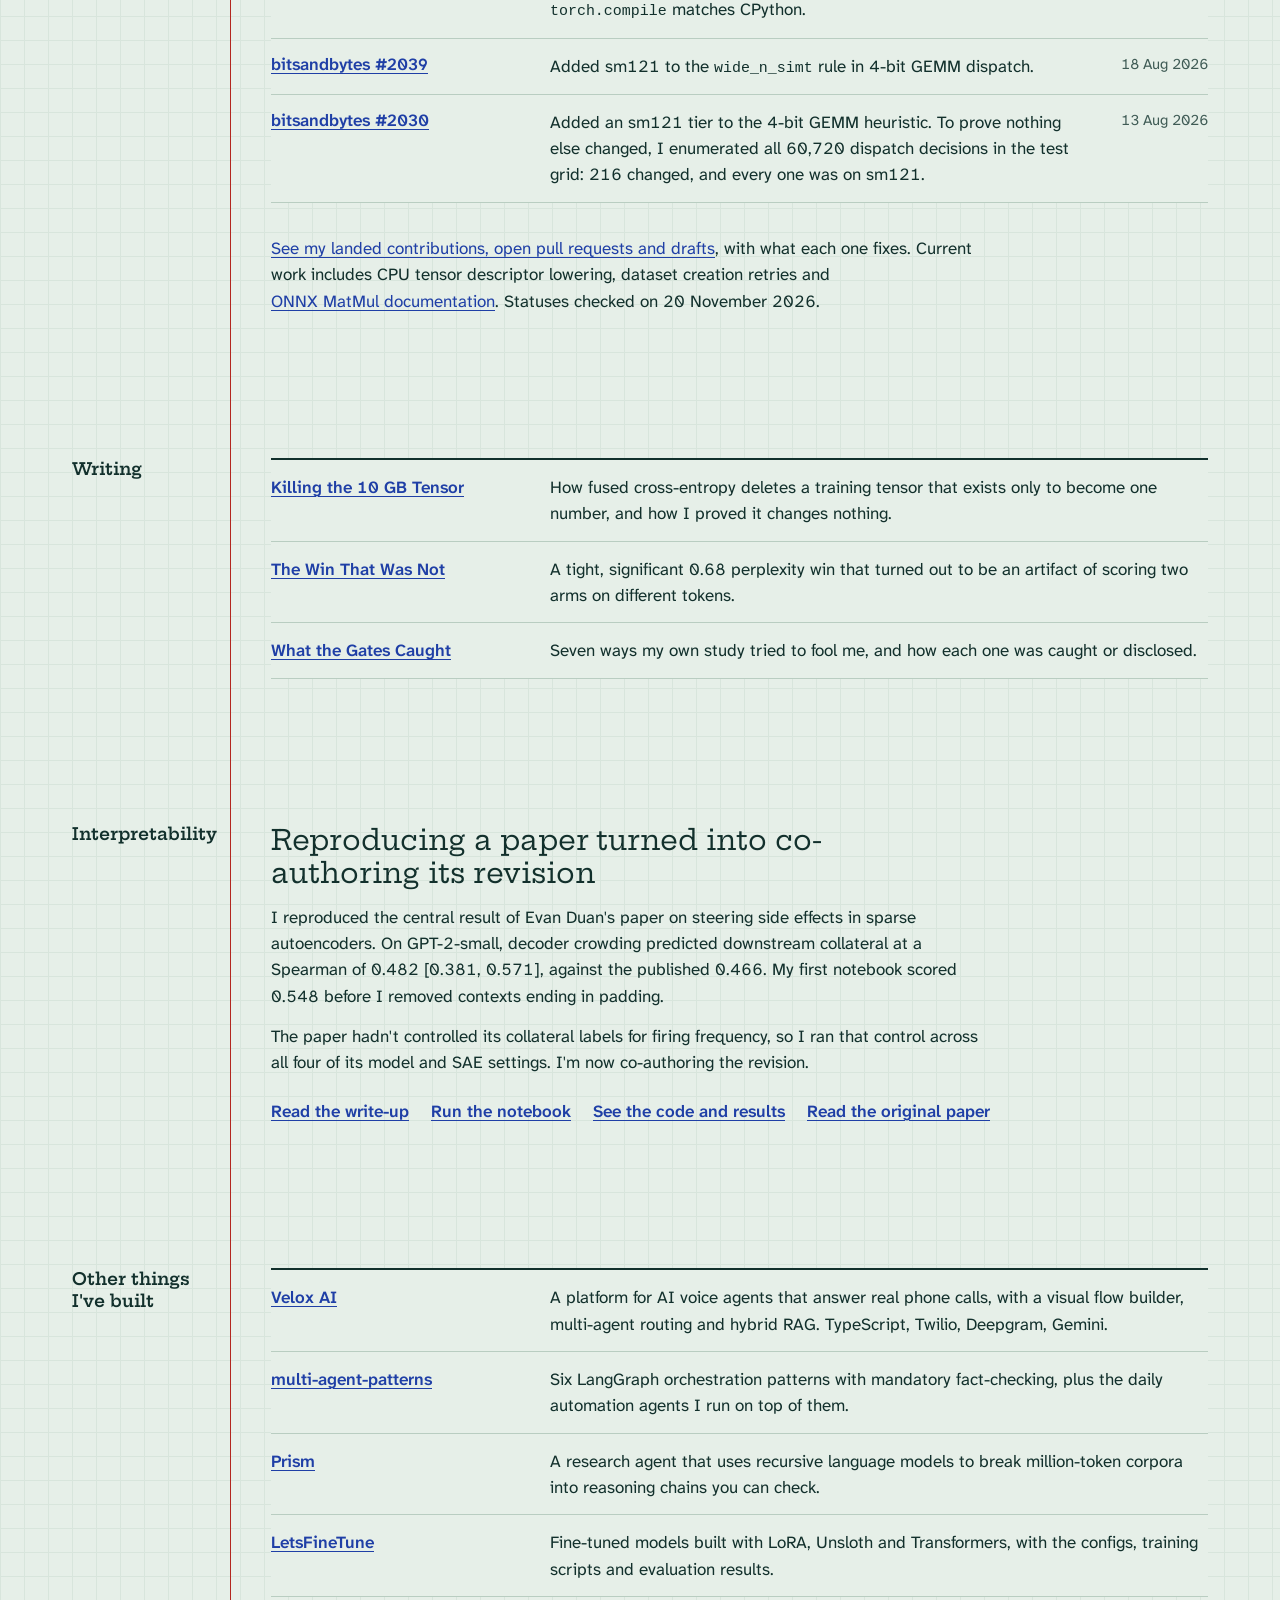
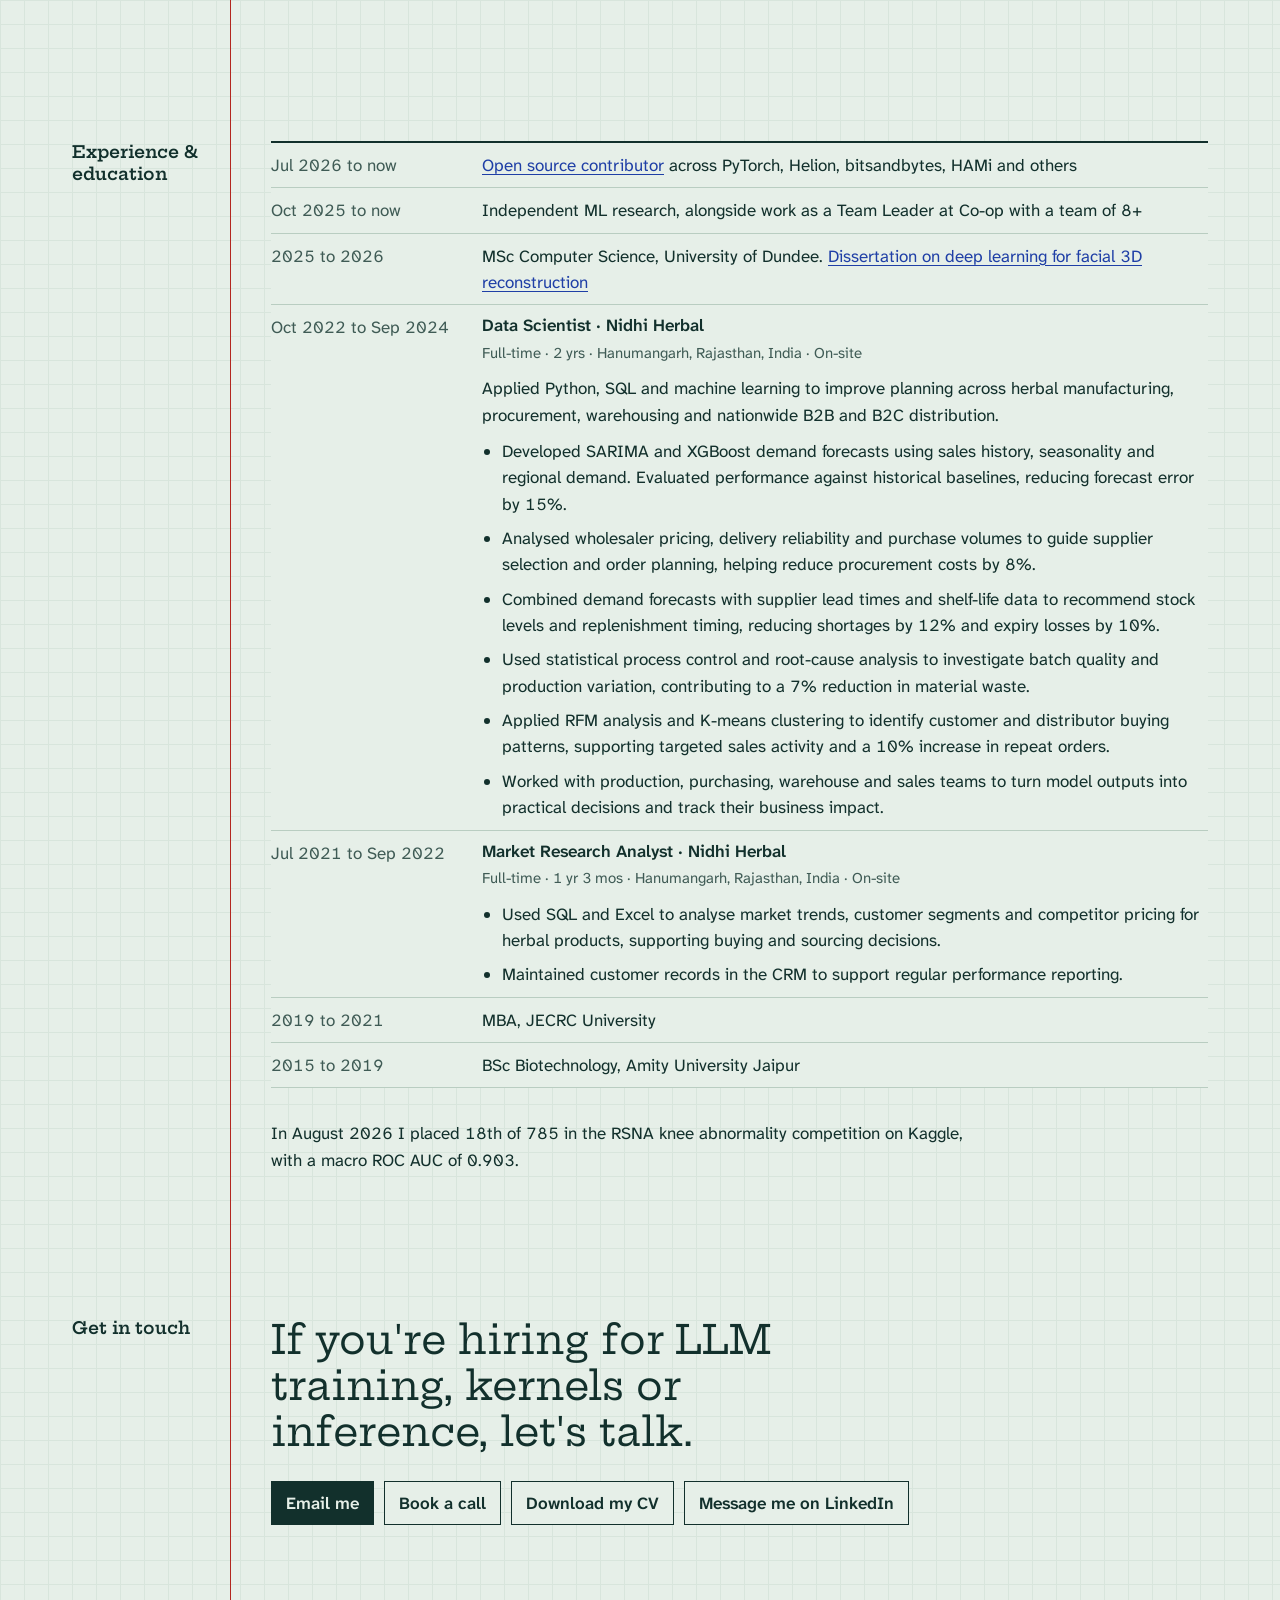
==== commit ce9519d2: "Refresh portfolio contributions and verified pull request statuses" ====
--- a/index.html
+++ b/index.html
@@ -283,6 +283,16 @@
       <div class="main">
         <ol class="ledger">
           <li>
+            <h3><a href="https://github.com/triton-lang/triton-cpu/pull/345">Triton CPU #345</a></h3>
+            <p>Fixed CPU option parsing so <code>TRITON_ALLOW_FP_FUSION=0</code> disables implicit multiply/add fusion as intended. Explicit <code>tl.fma</code> stays fused.</p>
+            <time datetime="2026-11-16">16 Nov 2026</time>
+          </li>
+          <li>
+            <h3><a href="https://github.com/graphcore-research/gfloat/pull/69">Graphcore gfloat #69</a></h3>
+            <p>Fixed Array API rounding that could return values a target format cannot represent. Added regressions across scalar, NumPy and strict Array API implementations.</p>
+            <time datetime="2026-11-08">8 Nov 2026</time>
+          </li>
+          <li>
             <h3><a href="https://github.com/pytorch/helion/pull/3963">PyTorch Helion #3963 · Co-author</a></h3>
             <p>Fixed output stores splitting along the wrong dimension in <code>epilogue_subtile</code>. My fix from <a href="https://github.com/pytorch/helion/pull/3896">#3896</a> was included in this merged PR, with co-author credit.</p>
             <time datetime="2026-10-15">15 Oct 2026</time>
@@ -308,7 +318,7 @@
             <time datetime="2026-08-13">13 Aug 2026</time>
           </li>
         </ol>
-        <p class="more"><a href="contributions.html">See my landed pull requests and work in review</a>, with what each one fixes. My ONNX MatMul documentation patch has also been accepted through the ONNX Slack, and the public pull request is still to come.</p>
+        <p class="more"><a href="contributions.html">See my landed contributions, open pull requests and drafts</a>, with what each one fixes. Current work includes CPU tensor descriptor lowering, dataset creation retries and <a href="https://github.com/onnx/onnx/pull/8744">ONNX MatMul documentation</a>. Statuses checked on <time datetime="2026-11-20">20 November 2026</time>.</p>
       </div>
     </section>
 
